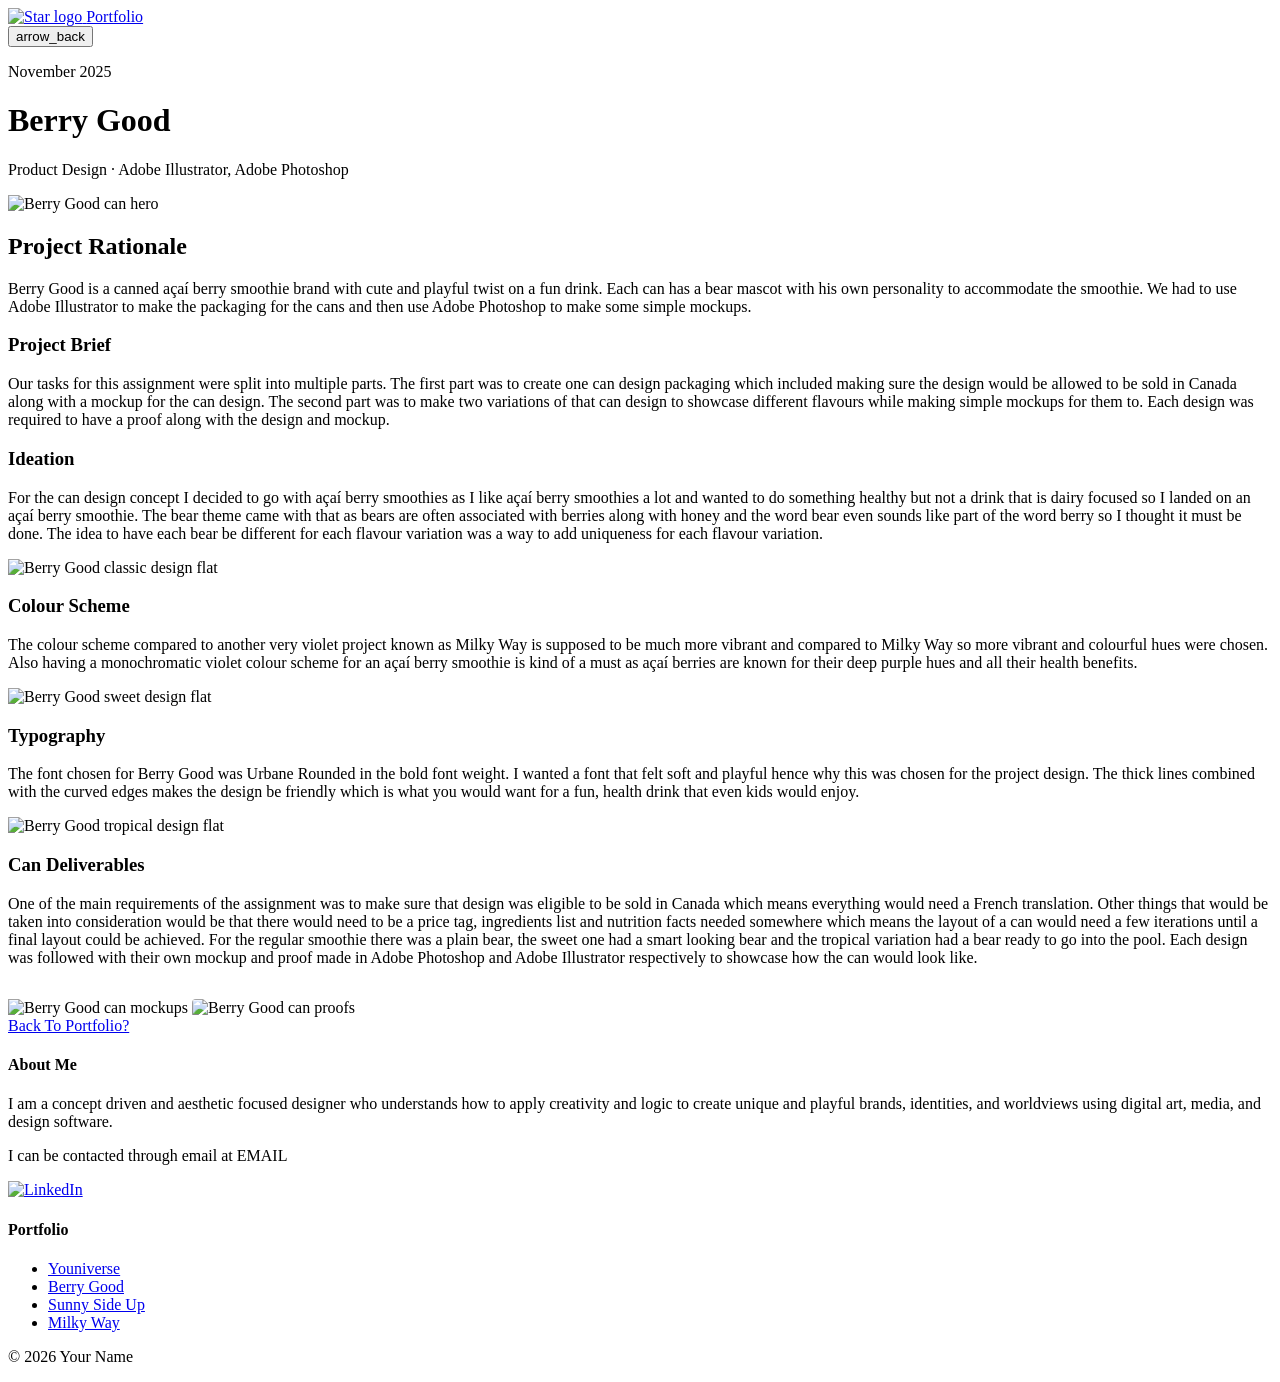
==== berrygood.html @ 379b6338 "code berry good page" ====
<!DOCTYPE html> 
<html lang="en">
<head>
  <meta charset="UTF-8" />
  <meta name="viewport" content="width=device-width, initial-scale=1.0" />
  <title>Berry Good</title>
  <link rel="stylesheet" href="globals.css" />
  <link rel="stylesheet" href="berrygood.css" />
</head>
<body>

  <header class="header">
    <a href="index.html" class="header__logo" aria-label="Home">
      <img src="#" alt="Star logo" />
    </a>
    <a href="portfolio.html" class="header__nav-link">Portfolio</a>
  </header>

  <main>

    <div class="project-header">
      <button class="back-btn" onclick="history.back()">
        <span class="material-symbols-outlined">arrow_back</span>
      </button>
      <p class="project-header__meta">November 2025</p>
      <h1 class="project-header__title">Berry Good</h1>
      <p class="project-header__subtitle">Product Design · Adobe Illustrator, Adobe Photoshop</p>
    </div>

    <div class="project-hero">
      <img src="#" alt="Berry Good can hero" class="project-hero__img" />
    </div>

    <section class="project-section project-section--blue">
      <h2 class="project-section__heading">Project Rationale</h2>
      <div class="project-section__body">
        <p>Berry Good is a canned açaí berry smoothie brand with cute and playful twist on a fun drink. Each can has a bear mascot with his own personality to accommodate the smoothie. We had to use Adobe Illustrator to make the packaging for the cans and then use Adobe Photoshop to make some simple mockups.</p>
      </div>
    </section>

    <section class="project-section">
      <h3 class="project-section__heading">Project Brief</h3>
      <div class="project-section__body">
        <p>Our tasks for this assignment were split into multiple parts. The first part was to create one can design packaging which included making sure the design would be allowed to be sold in Canada along with a mockup for the can design. The second part was to make two variations of that can design to showcase different flavours while making simple mockups for them to. Each design was required to have a proof along with the design and mockup.</p>
      </div>
    </section>

    <section class="project-section">
      <h3 class="project-section__heading">Ideation</h3>
      <div class="project-section__body">
        <p>For the can design concept I decided to go with açaí berry smoothies as I like açaí berry smoothies a lot and wanted to do something healthy but not a drink that is dairy focused so I landed on an açaí berry smoothie. The bear theme came with that as bears are often associated with berries along with honey and the word bear even sounds like part of the word berry so I thought it must be done. The idea to have each bear be different for each flavour variation was a way to add uniqueness for each flavour variation.</p>
        <img src="#" alt="Berry Good classic design flat" class="project-section__img" />
      </div>
    </section>

    <section class="project-section">
      <h3 class="project-section__heading">Colour Scheme</h3>
      <div class="project-section__body">
        <p>The colour scheme compared to another very violet project known as Milky Way is supposed to be much more vibrant and compared to Milky Way so more vibrant and colourful hues were chosen. Also having a monochromatic violet colour scheme for an açaí berry smoothie is kind of a must as açaí berries are known for their deep purple hues and all their health benefits.</p>
        <img src="#" alt="Berry Good sweet design flat" class="project-section__img" />
      </div>
    </section>

    <section class="project-section">
      <h3 class="project-section__heading">Typography</h3>
      <div class="project-section__body">
        <p>The font chosen for Berry Good was Urbane Rounded in the bold font weight. I wanted a font that felt soft and playful hence why this was chosen for the project design. The thick lines combined with the curved edges makes the design be friendly which is what you would want for a fun, health drink that even kids would enjoy.</p>
        <img src="#" alt="Berry Good tropical design flat" class="project-section__img" />
      </div>
    </section>

    <section class="project-section">
      <h3 class="project-section__heading">Can Deliverables</h3>
      <div class="project-section__body">
        <p>One of the main requirements of the assignment was to make sure that design was eligible to be sold in Canada which means everything would need a French translation. Other things that would be taken into consideration would be that there would need to be a price tag, ingredients list and nutrition facts needed somewhere which means the layout of a can would need a few iterations until a final layout could be achieved. For the regular smoothie there was a plain bear, the sweet one had a smart looking bear and the tropical variation had a bear ready to go into the pool. Each design was followed with their own mockup and proof made in Adobe Photoshop and Adobe Illustrator respectively to showcase how the can would look like.</p>
        <img src="#" alt="Berry Good can mockups" class="project-section__img" />
        <img src="#" alt="Berry Good can proofs" class="berrygood__second-img" />
      </div>
    </section>

    <div class="project-footer-cta">
      <a href="portfolio.html" class="project-btn">Back To Portfolio?</a>
    </div>

  </main>

  <footer class="footer">
    
    <div class="footer__about">
      <h4>About Me</h4>
      <p>I am a concept driven and aesthetic focused designer who understands how to apply creativity and logic to create unique and playful brands, identities, and worldviews using digital art, media, and design software.</p>
      <p>I can be contacted through email at EMAIL</p>
      <a href="#" class="footer__linkedin" aria-label="LinkedIn">
        <img src="#" alt="LinkedIn" />
      </a>
    </div>

    <div class="footer__nav">
      <h4>Portfolio</h4>
      <ul class="footer__nav-list">
        <li><a href="youniverse.html">Youniverse</a></li>
        <li><a href="berrygood.html">Berry Good</a></li>
        <li><a href="sunnysideup.html">Sunny Side Up</a></li>
        <li><a href="milkyway.html">Milky Way</a></li>
      </ul>
    </div>

    <p class="footer__copy">© 2026 Your Name</p>

  </footer>

</body>
</html>
---- berrygood.css ----
.berrygood__second-img { 
  width: 100%;
  margin-top: 16px;
  border-radius: 4px;
}


/* tablet */
@media (max-width: 900px) {
  .berrygood__second-img {
    margin-top: 12px;
  }
}

/* mobile */
@media (max-width: 560px) {
  .berrygood__second-img {
    margin-top: 10px;
  }
}
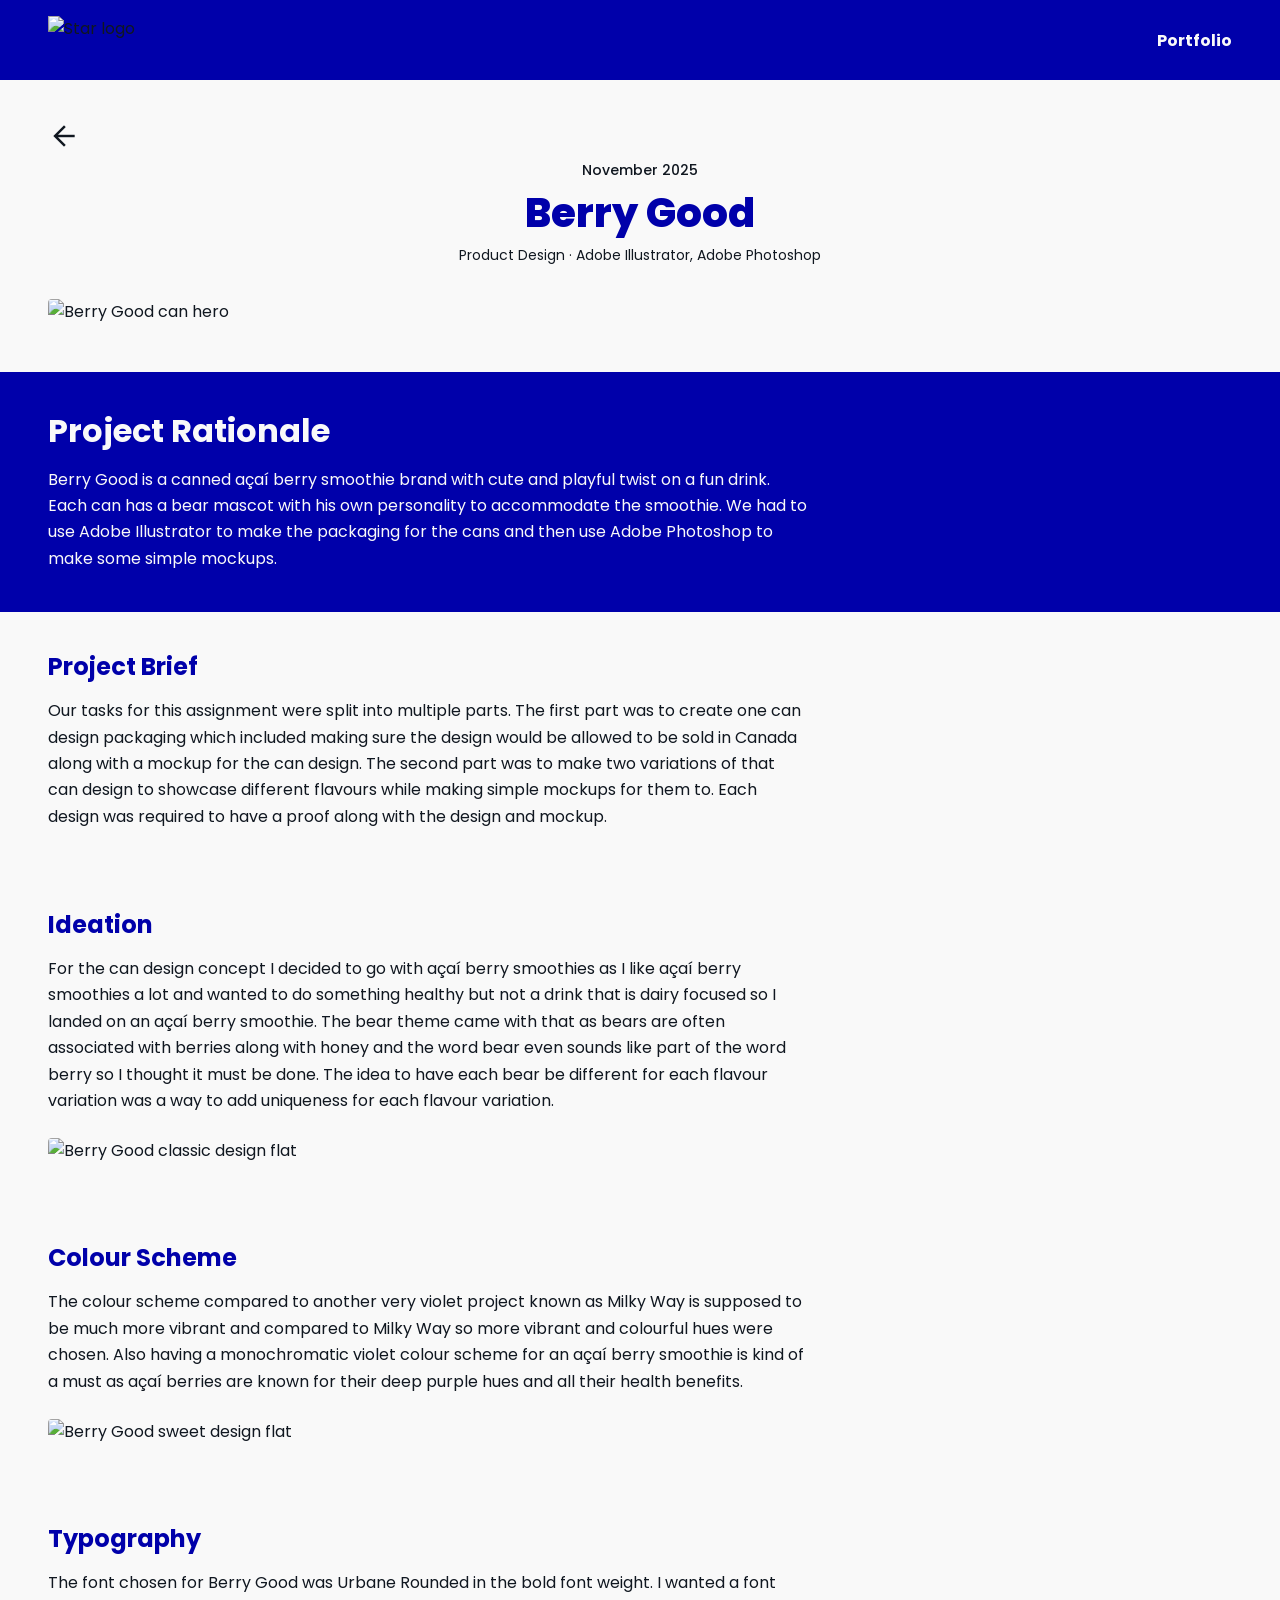
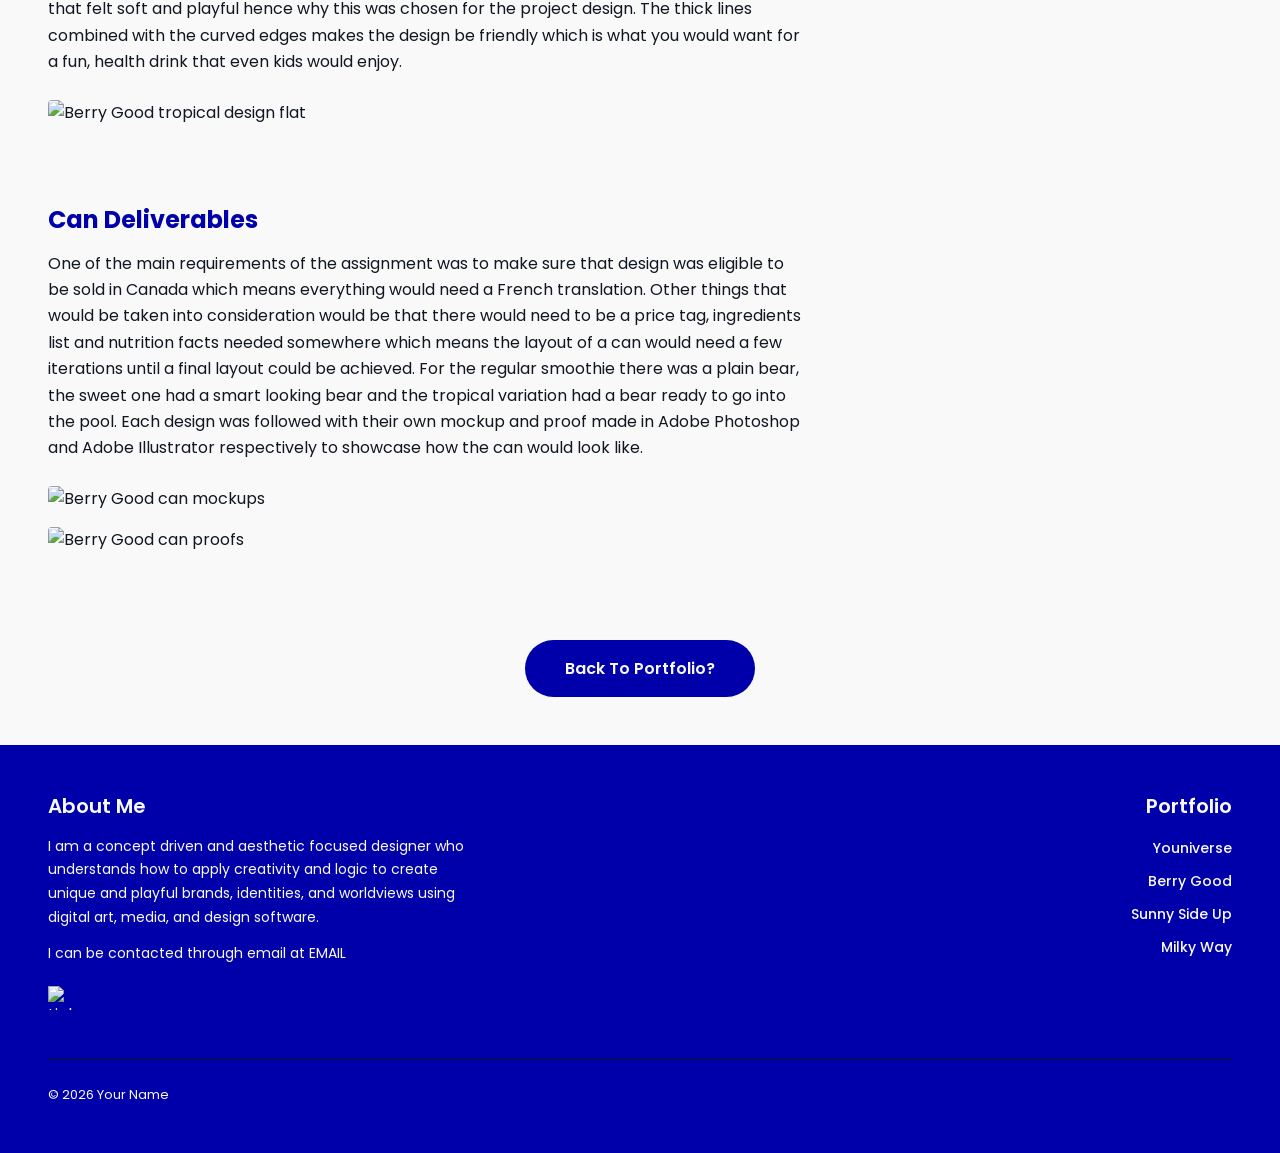
==== commit f49c868d: "fix matching file name" ====
--- a/berrygood.html
+++ b/berrygood.html
@@ -4,7 +4,7 @@
   <meta charset="UTF-8" />
   <meta name="viewport" content="width=device-width, initial-scale=1.0" />
   <title>Berry Good</title>
-  <link rel="stylesheet" href="globals.css" />
+  <link rel="stylesheet" href="global.css" />
   <link rel="stylesheet" href="berrygood.css" />
 </head>
 <body>
--- a/global.css
+++ b/global.css
@@ -0,0 +1,383 @@
+@import url('https://fonts.googleapis.com/css2?family=Poppins:wght@400;500;600;700;800&display=swap');
+@import url('https://fonts.googleapis.com/css2?family=Material+Symbols+Outlined:opsz,wght,FILL,GRAD@20..48,100..700,0..1,-50..200&display=swap');
+ 
+*, *::before, *::after {
+  box-sizing: border-box;
+  margin: 0;
+  padding: 0;
+}
+
+:root {
+  --primary: #0000aa;
+  --background: #f9f9f9;
+  --text: #101720;
+  --font: 'Poppins', sans-serif;
+}
+
+body {
+  font-family: var(--font);
+  background-color: var(--background);
+  color: var(--text);
+  min-height: 100vh;
+  display: flex;
+  flex-direction: column;
+}
+
+img {
+  display: block;
+  max-width: 100%;
+}
+
+a {
+  text-decoration: none;
+  color: inherit;
+}
+
+h1 {
+  font-size: 40px;
+  font-weight: 800;
+  line-height: 1.15;
+}
+
+h2 {
+  font-size: 32px;
+  font-weight: 700;
+  line-height: 1.2;
+}
+
+h3 {
+  font-size: 24px;
+  font-weight: 700;
+  line-height: 1.25;
+}
+
+h4 {
+  font-size: 20px;
+  font-weight: 600;
+  line-height: 1.3;
+}
+
+h5 {
+  font-size: 16px;
+  font-weight: 600;
+  line-height: 1.4;
+}
+
+p {
+  font-size: 16px;
+  font-weight: 400;
+  line-height: 1.65;
+}
+
+.note {
+  font-size: 13px;
+  font-weight: 400;
+}
+
+.header {
+  background-color: var(--primary);
+  display: flex;
+  align-items: center;
+  justify-content: space-between;
+  padding: 16px 48px;
+  position: sticky;
+  top: 0;
+  z-index: 100;
+}
+
+.header__logo {
+  display: flex;
+  align-items: center;
+  transition: opacity 0.2s;
+}
+
+.header__logo:hover {
+  opacity: 0.5;
+}
+
+.header__logo img {
+  height: 48px;
+  width: auto;
+}
+
+.header__nav-link {
+  color: var(--background);
+  font-weight: 700;
+  font-size: 16px;
+  transition: opacity 0.2s;
+}
+
+.header__nav-link:hover {
+  opacity: 0.5;
+}
+
+.footer {
+  background-color: var(--primary);
+  color: var(--background);
+  padding: 48px;
+  margin-top: auto;
+  display: grid;
+  grid-template-columns: 1fr 1fr;
+  gap: 32px;
+}
+
+.footer__about h4 {
+  margin-bottom: 16px;
+}
+
+.footer__about p {
+  font-size: 14px;
+  line-height: 1.7;
+  max-width: 420px;
+}
+
+.footer__about p + p {
+  margin-top: 12px;
+}
+
+.footer__linkedin {
+  display: inline-flex;
+  align-items: center;
+  margin-top: 20px;
+  transition: opacity 0.2s;
+}
+
+.footer__linkedin:hover {
+  opacity: 0.5;
+}
+
+.footer__linkedin img {
+  height: 24px;
+  width: 24px;
+}
+
+.footer__nav h4 {
+  margin-bottom: 16px;
+  text-align: right;
+}
+
+.footer__nav-list {
+  list-style: none;
+  text-align: right;
+}
+
+.footer__nav-list li {
+  margin-bottom: 8px;
+}
+
+.footer__nav-list a {
+  color: var(--background);
+  font-size: 14px;
+  font-weight: 500;
+  transition: opacity 0.2s;
+}
+
+.footer__nav-list a:hover {
+  opacity: 0.5;
+}
+
+.footer__copy {
+  grid-column: 1 / -1;
+  font-size: 13px;
+  padding-top: 24px;
+  border-top: 1px solid var(--text);
+}
+
+.back-btn {
+  display: inline-flex;
+  align-items: center;
+  background: none;
+  border: none;
+  cursor: pointer;
+  font-family: var(--font);
+  color: var(--text);
+  padding: 0;
+  transition: opacity 0.2s;
+}
+
+.back-btn:hover {
+  opacity: 0.5;
+}
+
+.back-btn .material-symbols-outlined {
+  font-size: 32px;
+}
+
+.project-header {
+  padding: 40px 48px 0;
+}
+
+.project-header__meta {
+  font-size: 14px;
+  font-weight: 500;
+  margin-bottom: 8px;
+  text-align: center;
+}
+
+.project-header__title {
+  text-align: center;
+  color: var(--primary);
+  margin-bottom: 8px;
+}
+
+.project-header__subtitle {
+  text-align: center;
+  font-size: 14px;
+  font-weight: 400;
+  margin-bottom: 32px;
+}
+
+.project-hero {
+  padding: 0 48px 48px;
+}
+
+.project-hero__img {
+  width: 100%;
+  max-height: 520px;
+  object-fit: cover;
+  border-radius: 4px;
+}
+
+.project-section {
+  padding: 40px 48px;
+}
+
+.project-section--blue {
+  background-color: var(--primary);
+  color: var(--background);
+}
+
+.project-section__heading {
+  color: var(--primary);
+  margin-bottom: 16px;
+}
+
+.project-section--blue .project-section__heading {
+  color: var(--background);
+}
+
+.project-section__body {
+  max-width: 760px;
+}
+
+.project-section__img {
+  width: 100%;
+  margin-top: 24px;
+  border-radius: 4px;
+}
+
+.project-footer-cta {
+  padding: 48px;
+  display: flex;
+  justify-content: center;
+}
+
+.project-btn {
+  display: inline-block;
+  background-color: var(--primary);
+  color: var(--background);
+  font-family: var(--font);
+  font-size: 16px;
+  font-weight: 600;
+  padding: 16px 40px;
+  border-radius: 50px;
+  border: none;
+  cursor: pointer;
+  transition: opacity 0.2s;
+}
+
+.project-btn:hover {
+  opacity: 0.5;
+}
+
+
+/* tablet */
+@media (max-width: 900px) {
+  .header {
+    padding: 16px 32px;
+  }
+
+  .footer {
+    padding: 40px 32px;
+  }
+
+  h1 {
+    font-size: 32px;
+  }
+
+  h2 {
+    font-size: 24px;
+  }
+
+  h3 {
+    font-size: 20px;
+  }
+
+  .project-header {
+    padding: 32px 32px 0;
+  }
+
+  .project-hero {
+    padding: 0 32px 40px;
+  }
+
+  .project-section {
+    padding: 32px;
+  }
+
+  .project-footer-cta {
+    padding: 40px 32px;
+  }
+}
+
+/* mobile */
+@media (max-width: 560px) {
+  .header {
+    padding: 12px 20px;
+  }
+
+  .header__logo img {
+    height: 36px;
+  }
+
+  .footer {
+    grid-template-columns: 1fr;
+    padding: 32px 20px;
+  }
+
+  .footer__nav h4 {
+    text-align: left;
+  }
+
+  .footer__nav-list {
+    text-align: left;
+  }
+
+  h1 {
+    font-size: 24px;
+  }
+
+  h2 {
+    font-size: 20px;
+  }
+
+  h3 {
+    font-size: 18px;
+  }
+
+  .project-header {
+    padding: 24px 20px 0;
+  }
+
+  .project-hero {
+    padding: 0 20px 32px;
+  }
+
+  .project-section {
+    padding: 24px 20px;
+  }
+
+  .project-footer-cta {
+    padding: 32px 20px;
+  }
+}
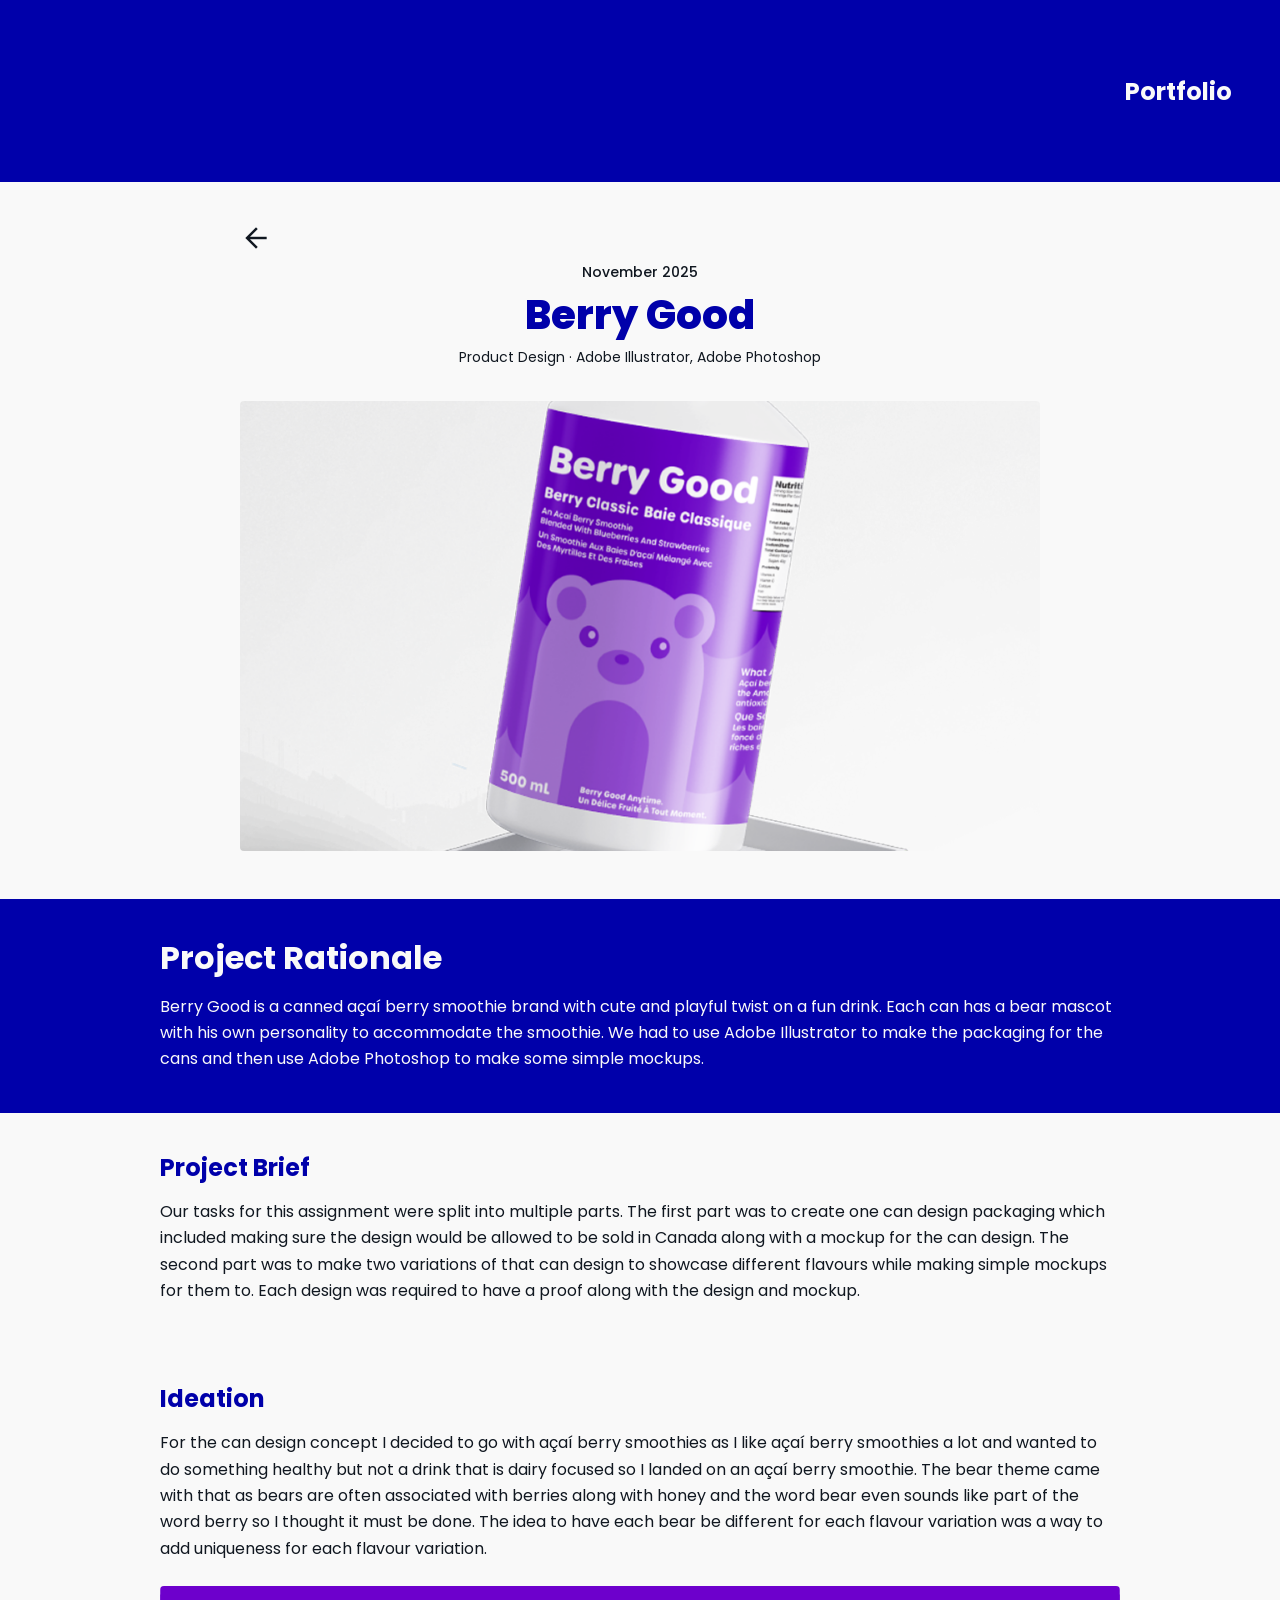
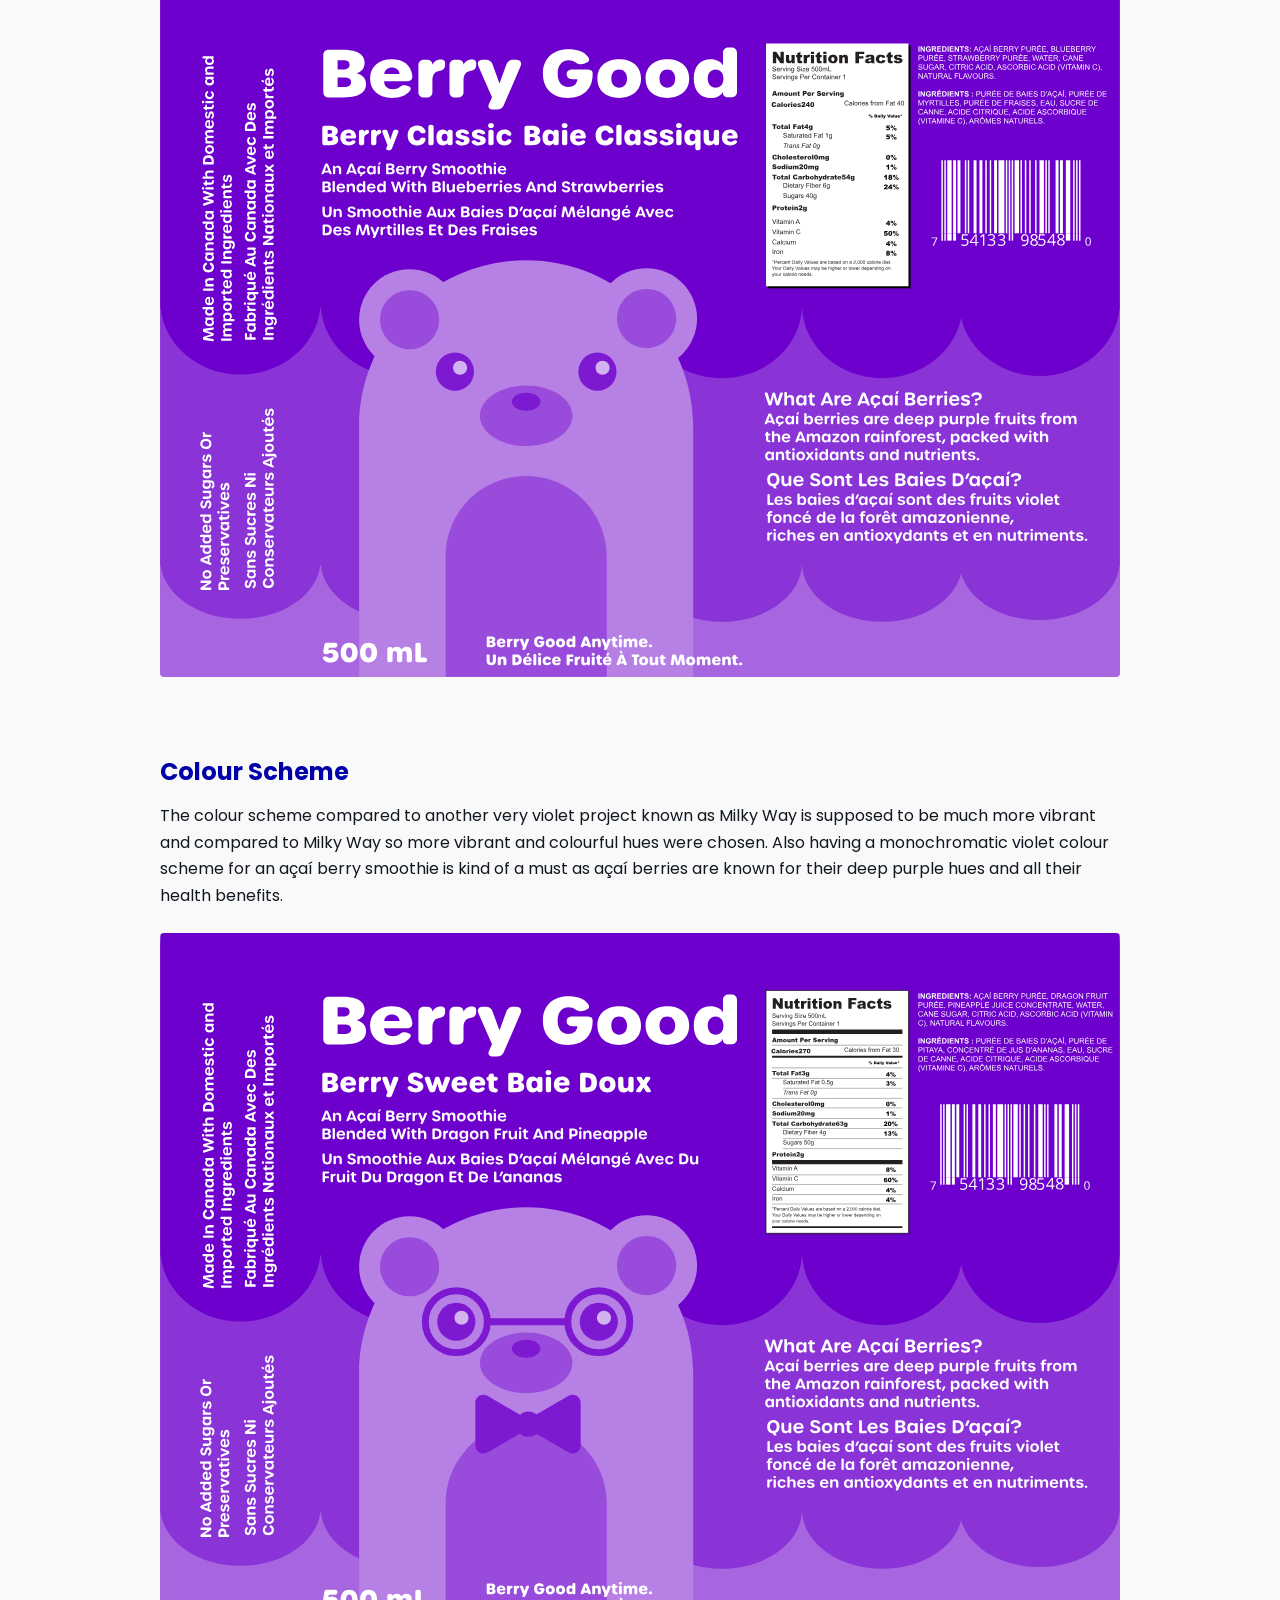
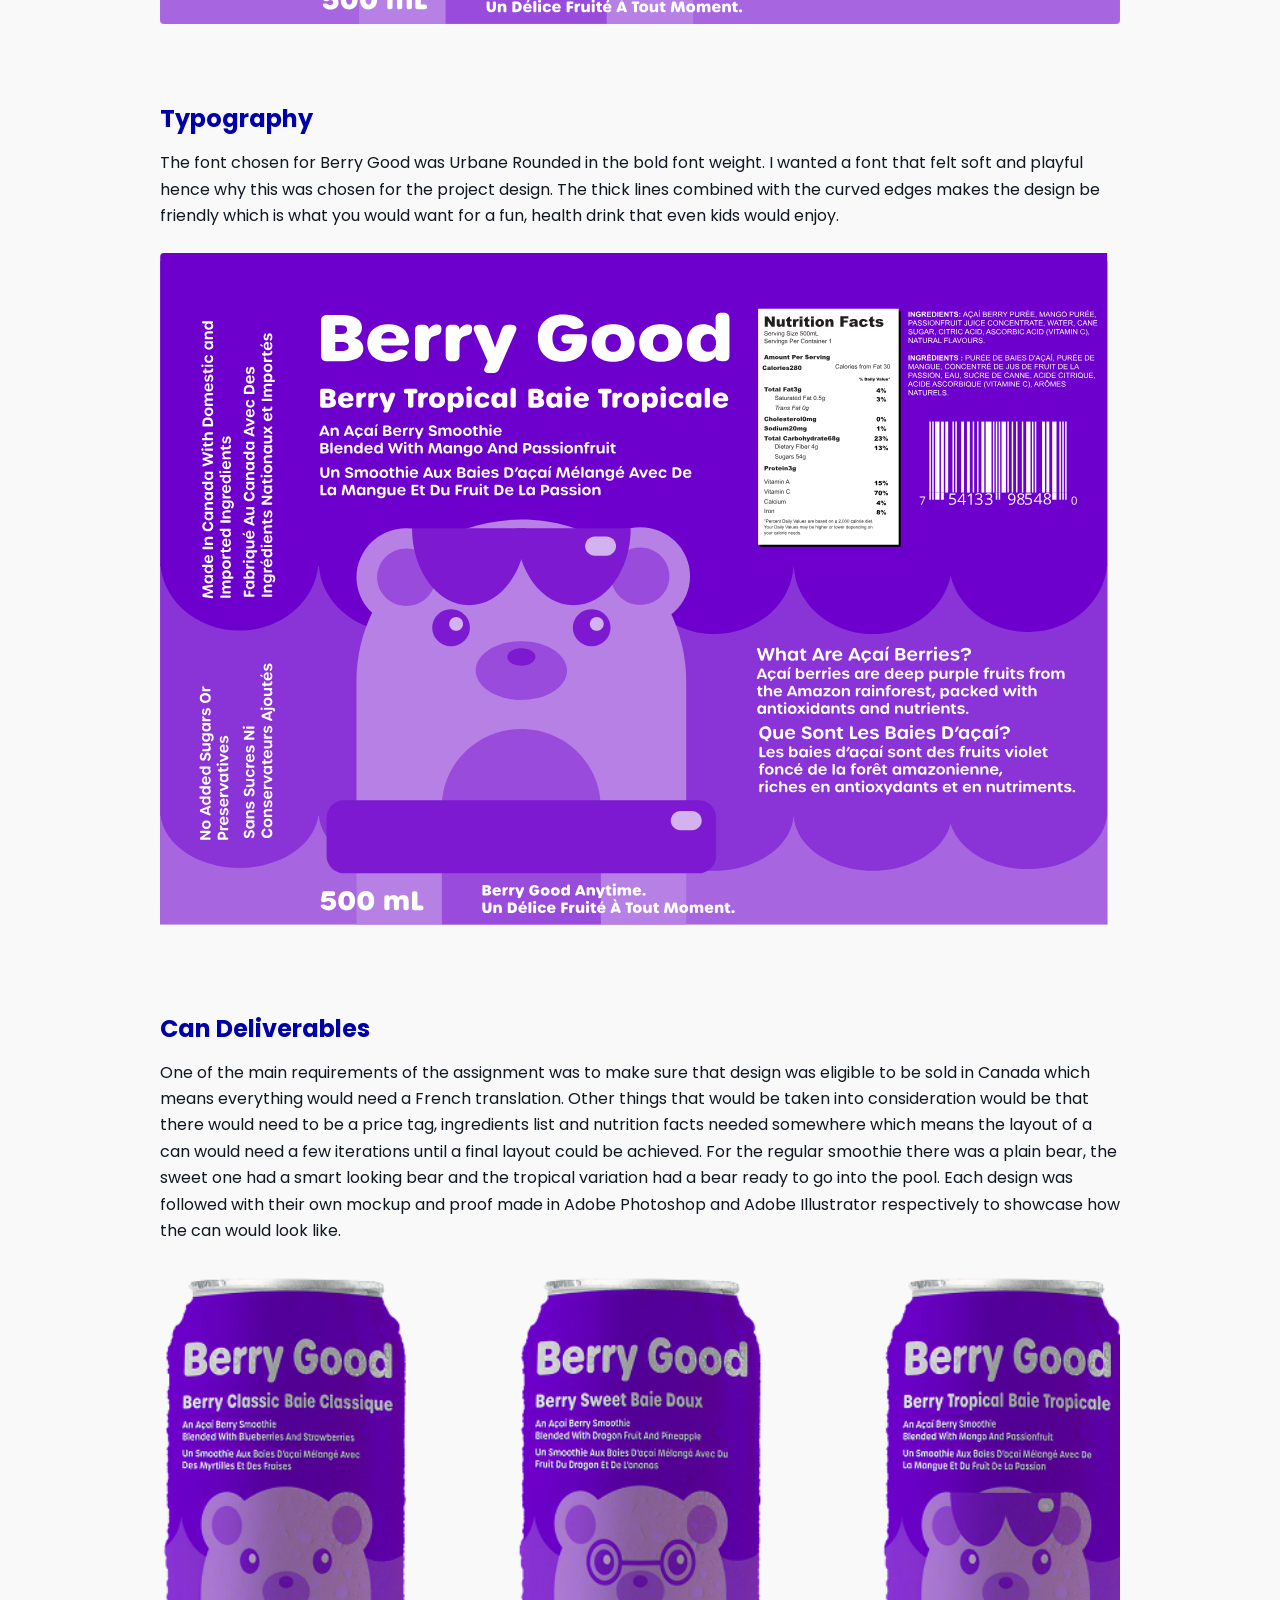
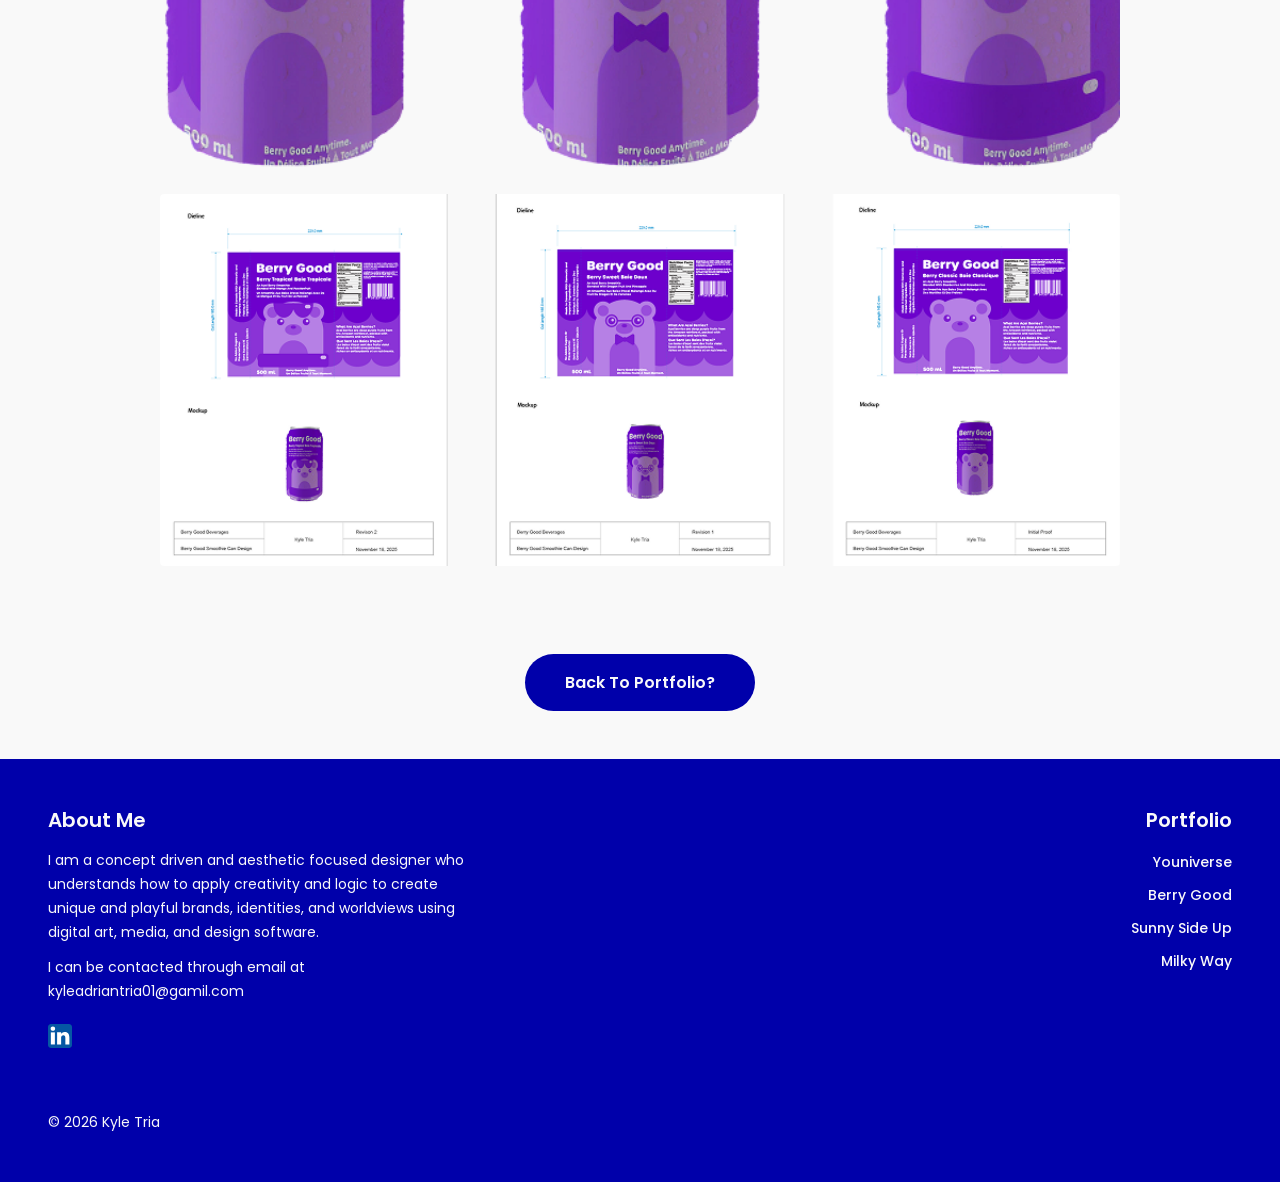
==== commit c334794f: "complete base website" ====
--- a/berrygood.html
+++ b/berrygood.html
@@ -1,17 +1,21 @@
-<!DOCTYPE html> 
+<!DOCTYPE html>
 <html lang="en">
 <head>
   <meta charset="UTF-8" />
   <meta name="viewport" content="width=device-width, initial-scale=1.0" />
   <title>Berry Good</title>
-  <link rel="stylesheet" href="global.css" />
-  <link rel="stylesheet" href="berrygood.css" />
+  <link rel="stylesheet" href="styles/global.css" />
+  <link rel="stylesheet" href="styles/berrygood.css" />
+  <link rel="apple-touch-icon" sizes="180x180" href="/apple-touch-icon.png">
+  <link rel="icon" type="image/png" sizes="32x32" href="/favicon-32x32.png">
+  <link rel="icon" type="image/png" sizes="16x16" href="/favicon-16x16.png">
+  <link rel="manifest" href="/site.webmanifest">
 </head>
 <body>
 
   <header class="header">
     <a href="index.html" class="header__logo" aria-label="Home">
-      <img src="#" alt="Star logo" />
+      <svg src="assets/Logo.svg" alt="Personal Branding Logo"></svg>
     </a>
     <a href="portfolio.html" class="header__nav-link">Portfolio</a>
   </header>
@@ -28,58 +32,72 @@
     </div>
 
     <div class="project-hero">
-      <img src="#" alt="Berry Good can hero" class="project-hero__img" />
+      <img src="assets/Berry Good Project Card Image.png" alt="Berry Good Project Image" class="project-hero__img" />
     </div>
 
     <section class="project-section project-section--blue">
-      <h2 class="project-section__heading">Project Rationale</h2>
-      <div class="project-section__body">
-        <p>Berry Good is a canned açaí berry smoothie brand with cute and playful twist on a fun drink. Each can has a bear mascot with his own personality to accommodate the smoothie. We had to use Adobe Illustrator to make the packaging for the cans and then use Adobe Photoshop to make some simple mockups.</p>
+      <div class="project-section__inner">
+        <h2 class="project-section__heading">Project Rationale</h2>
+        <div class="project-section__body">
+          <p>Berry Good is a canned açaí berry smoothie brand with cute and playful twist on a fun drink. Each can has a bear mascot with his own personality to accommodate the smoothie. We had to use Adobe Illustrator to make the packaging for the cans and then use Adobe Photoshop to make some simple mockups.</p>
+        </div>
       </div>
     </section>
 
     <section class="project-section">
-      <h3 class="project-section__heading">Project Brief</h3>
-      <div class="project-section__body">
-        <p>Our tasks for this assignment were split into multiple parts. The first part was to create one can design packaging which included making sure the design would be allowed to be sold in Canada along with a mockup for the can design. The second part was to make two variations of that can design to showcase different flavours while making simple mockups for them to. Each design was required to have a proof along with the design and mockup.</p>
+      <div class="project-section__inner">
+        <h3 class="project-section__heading">Project Brief</h3>
+        <div class="project-section__body">
+          <p>Our tasks for this assignment were split into multiple parts. The first part was to create one can design packaging which included making sure the design would be allowed to be sold in Canada along with a mockup for the can design. The second part was to make two variations of that can design to showcase different flavours while making simple mockups for them to. Each design was required to have a proof along with the design and mockup.</p>
+        </div>
       </div>
     </section>
 
     <section class="project-section">
-      <h3 class="project-section__heading">Ideation</h3>
-      <div class="project-section__body">
-        <p>For the can design concept I decided to go with açaí berry smoothies as I like açaí berry smoothies a lot and wanted to do something healthy but not a drink that is dairy focused so I landed on an açaí berry smoothie. The bear theme came with that as bears are often associated with berries along with honey and the word bear even sounds like part of the word berry so I thought it must be done. The idea to have each bear be different for each flavour variation was a way to add uniqueness for each flavour variation.</p>
-        <img src="#" alt="Berry Good classic design flat" class="project-section__img" />
+      <div class="project-section__inner">
+        <h3 class="project-section__heading">Ideation</h3>
+        <div class="project-section__body">
+          <p>For the can design concept I decided to go with açaí berry smoothies as I like açaí berry smoothies a lot and wanted to do something healthy but not a drink that is dairy focused so I landed on an açaí berry smoothie. The bear theme came with that as bears are often associated with berries along with honey and the word bear even sounds like part of the word berry so I thought it must be done. The idea to have each bear be different for each flavour variation was a way to add uniqueness for each flavour variation.</p>
+          <img src="assets/Berry Good Ideation.svg" alt="Berry Good berry classic can design flat" class="project-section__img" />
+        </div>
       </div>
     </section>
 
     <section class="project-section">
-      <h3 class="project-section__heading">Colour Scheme</h3>
-      <div class="project-section__body">
-        <p>The colour scheme compared to another very violet project known as Milky Way is supposed to be much more vibrant and compared to Milky Way so more vibrant and colourful hues were chosen. Also having a monochromatic violet colour scheme for an açaí berry smoothie is kind of a must as açaí berries are known for their deep purple hues and all their health benefits.</p>
-        <img src="#" alt="Berry Good sweet design flat" class="project-section__img" />
+      <div class="project-section__inner">
+        <h3 class="project-section__heading">Colour Scheme</h3>
+        <div class="project-section__body">
+          <p>The colour scheme compared to another very violet project known as Milky Way is supposed to be much more vibrant and compared to Milky Way so more vibrant and colourful hues were chosen. Also having a monochromatic violet colour scheme for an açaí berry smoothie is kind of a must as açaí berries are known for their deep purple hues and all their health benefits.</p>
+          <img src="assets/Berry Good Colour Scheme.svg" alt="Berry Good berry sweet can design flat" class="project-section__img" />
+        </div>
       </div>
     </section>
 
     <section class="project-section">
-      <h3 class="project-section__heading">Typography</h3>
-      <div class="project-section__body">
-        <p>The font chosen for Berry Good was Urbane Rounded in the bold font weight. I wanted a font that felt soft and playful hence why this was chosen for the project design. The thick lines combined with the curved edges makes the design be friendly which is what you would want for a fun, health drink that even kids would enjoy.</p>
-        <img src="#" alt="Berry Good tropical design flat" class="project-section__img" />
+      <div class="project-section__inner">
+        <h3 class="project-section__heading">Typography</h3>
+        <div class="project-section__body">
+          <p>The font chosen for Berry Good was Urbane Rounded in the bold font weight. I wanted a font that felt soft and playful hence why this was chosen for the project design. The thick lines combined with the curved edges makes the design be friendly which is what you would want for a fun, health drink that even kids would enjoy.</p>
+          <img src="assets/Berry Good Typography.svg" alt="Berry Good berry tropical can design flat" class="project-section__img" />
+        </div>
       </div>
     </section>
 
     <section class="project-section">
-      <h3 class="project-section__heading">Can Deliverables</h3>
-      <div class="project-section__body">
-        <p>One of the main requirements of the assignment was to make sure that design was eligible to be sold in Canada which means everything would need a French translation. Other things that would be taken into consideration would be that there would need to be a price tag, ingredients list and nutrition facts needed somewhere which means the layout of a can would need a few iterations until a final layout could be achieved. For the regular smoothie there was a plain bear, the sweet one had a smart looking bear and the tropical variation had a bear ready to go into the pool. Each design was followed with their own mockup and proof made in Adobe Photoshop and Adobe Illustrator respectively to showcase how the can would look like.</p>
-        <img src="#" alt="Berry Good can mockups" class="project-section__img" />
-        <img src="#" alt="Berry Good can proofs" class="berrygood__second-img" />
+      <div class="project-section__inner">
+        <h3 class="project-section__heading">Can Deliverables</h3>
+        <div class="project-section__body">
+          <p>One of the main requirements of the assignment was to make sure that design was eligible to be sold in Canada which means everything would need a French translation. Other things that would be taken into consideration would be that there would need to be a price tag, ingredients list and nutrition facts needed somewhere which means the layout of a can would need a few iterations until a final layout could be achieved. For the regular smoothie there was a plain bear, the sweet one had a smart looking bear and the tropical variation had a bear ready to go into the pool. Each design was followed with their own mockup and proof made in Adobe Photoshop and Adobe Illustrator respectively to showcase how the can would look like.</p>
+          <img src="assets/Berry Good Can Deliverables 1.png" alt="Berry Good can mockups" class="project-section__img" />
+          <img src="assets/Berry Good Can Deliverables 2.png" alt="Berry Good can proofs" class="berrygood__second-img" />
+        </div>
       </div>
     </section>
 
     <div class="project-footer-cta">
-      <a href="portfolio.html" class="project-btn">Back To Portfolio?</a>
+      <button class="project-btn" onclick="window.location.href='portfolio.html'">
+        <a href="portfolio.html">Back To Portfolio?</a>
+      </button>
     </div>
 
   </main>
@@ -89,9 +107,9 @@
     <div class="footer__about">
       <h4>About Me</h4>
       <p>I am a concept driven and aesthetic focused designer who understands how to apply creativity and logic to create unique and playful brands, identities, and worldviews using digital art, media, and design software.</p>
-      <p>I can be contacted through email at EMAIL</p>
-      <a href="#" class="footer__linkedin" aria-label="LinkedIn">
-        <img src="#" alt="LinkedIn" />
+      <p>I can be contacted through email at kyleadriantria01@gamil.com</p>
+      <a href="https://www.linkedin.com/in/kyle-tria-987b28381" class="footer__linkedin" aria-label="LinkedIn">
+        <img src="assets/LinkedIn Logo.svg" alt="LinkedIn" />
       </a>
     </div>
 
@@ -105,7 +123,8 @@
       </ul>
     </div>
 
-    <p class="footer__copy">© 2026 Your Name</p>
+    
+    <p class="footer__copy">© 2026 Kyle Tria</p>
 
   </footer>
 
--- a/styles/global.css
+++ b/styles/global.css
@@ -0,0 +1,404 @@
+@import url('https://fonts.googleapis.com/css2?family=Poppins:wght@400;500;600;700;800&display=swap');
+@import url('https://fonts.googleapis.com/css2?family=Material+Symbols+Outlined:opsz,wght,FILL,GRAD@20..48,100..700,0..1,-50..200&display=swap');
+
+*, *::before, *::after {
+  box-sizing: border-box;
+  margin: 0;
+  padding: 0;
+}
+
+:root {
+  --primary: #0000aa;
+  --background: #f9f9f9;
+  --text: #101720;
+  --font: 'Poppins', sans-serif;
+}
+
+body {
+  font-family: var(--font);
+  background-color: var(--background);
+  color: var(--text);
+  min-height: 100vh;
+  display: flex;
+  flex-direction: column;
+}
+
+img {
+  display: block;
+  max-width: 100%;
+}
+
+a {
+  text-decoration: none;
+  color: inherit;
+}
+
+h1 {
+  font-size: 2.5rem;
+  font-weight: 800;
+  line-height: 1.15;
+}
+
+h2 {
+  font-size: 2rem;
+  font-weight: 700;
+  line-height: 1.2;
+}
+
+h3 {
+  font-size: 1.5rem;
+  font-weight: 700;
+  line-height: 1.25;
+}
+
+h4 {
+  font-size: 1.25rem;
+  font-weight: 600;
+  line-height: 1.3;
+}
+
+h5 {
+  font-size: 1rem;
+  font-weight: 600;
+  line-height: 1.4;
+}
+
+p {
+  font-size: 1rem;
+  font-weight: 400;
+  line-height: 1.65;
+}
+
+.note {
+  font-size: 0.875rem;
+  font-weight: 400;
+}
+
+.header {
+  background-color: var(--primary);
+  display: flex;
+  align-items: center;
+  justify-content: space-between;
+  padding: 1rem 3rem;
+  position: sticky;
+  top: 0;
+  z-index: 100;
+}
+
+.header__logo {
+  display: flex;
+  align-items: center;
+  transition: opacity 0.2s;
+}
+
+.header__logo:hover {
+  opacity: 0.5;
+}
+
+.header__logo img {
+  height: 3rem;
+  width: auto;
+}
+
+.header__nav-link {
+  color: var(--background);
+  font-weight: 700;
+  font-size: 1.5rem;
+  transition: opacity 0.2s;
+}
+
+.header__nav-link:hover {
+  opacity: 0.5;
+}
+
+.footer {
+  background-color: var(--primary);
+  color: var(--background);
+  padding: 3rem;
+  margin-top: auto;
+  display: grid;
+  grid-template-columns: 1fr 1fr;
+  gap: 2rem;
+}
+
+.footer__about h4 {
+  margin-bottom: 1rem;
+}
+
+.footer__about p {
+  font-size: 0.875rem;
+  line-height: 1.7;
+  max-width: 27.5rem;
+}
+
+.footer__about p + p {
+  margin-top: 0.75rem;
+}
+
+.footer__linkedin {
+  display: inline-flex;
+  align-items: center;
+  margin-top: 1.25rem;
+  transition: opacity 0.2s;
+}
+
+.footer__linkedin:hover {
+  opacity: 0.5;
+}
+
+.footer__linkedin img {
+  height: 1.5rem;
+  width: 1.5rem;
+}
+
+.footer__nav h4 {
+  margin-bottom: 1rem;
+  text-align: right;
+}
+
+.footer__nav h4:hover {
+  opacity: 0.5;
+}
+
+.footer__nav-list {
+  list-style: none;
+  text-align: right;
+}
+
+.footer__nav-list li {
+  margin-bottom: 0.5rem;
+}
+
+.footer__nav-list a {
+  color: var(--background);
+  font-size: 0.875rem;
+  font-weight: 500;
+  transition: opacity 0.2s;
+}
+
+.footer__nav-list a:hover {
+  opacity: 0.5;
+}
+
+.footer__copy {
+  grid-column: 1 / -1;
+  font-size: 0.875rem;
+  padding-top: 1.5rem;
+}
+
+.back-btn {
+  display: inline-flex;
+  align-items: center;
+  background: none;
+  border: none;
+  cursor: pointer;
+  font-family: var(--font);
+  color: var(--text);
+  padding: 0;
+  transition: opacity 0.2s;
+}
+
+.back-btn:hover {
+  opacity: 0.5;
+}
+
+.back-btn .material-symbols-outlined {
+  font-size: 2rem;
+}
+
+.project-header {
+  padding: 2.5rem 3rem 0;
+  max-width: 56rem;
+  margin-left: auto;
+  margin-right: auto;
+  width: 100%;
+}
+
+.project-header__meta {
+  font-size: 0.875rem;
+  font-weight: 500;
+  margin-bottom: 0.5rem;
+  text-align: center;
+}
+
+.project-header__title {
+  text-align: center;
+  color: var(--primary);
+  margin-bottom: 0.5rem;
+}
+
+.project-header__subtitle {
+  text-align: center;
+  font-size: 0.875rem;
+  font-weight: 400;
+  margin-bottom: 2rem;
+}
+
+.project-hero {
+  padding: 0 3rem 3rem;
+  max-width: 56rem;
+  margin-left: auto;
+  margin-right: auto;
+  width: 100%;
+}
+
+.project-hero__img {
+  width: 100%;
+  max-height: 32.5rem;
+  object-fit: cover;
+  border-radius: 0.25rem;
+}
+
+.project-section {
+  padding: 2.5rem 3rem;
+}
+
+.project-section--blue {
+  background-color: var(--primary);
+  color: var(--background);
+}
+
+.project-section__inner {
+  max-width: 60rem;
+  margin-left: auto;
+  margin-right: auto;
+  width: 100%;
+}
+
+.project-section__heading {
+  color: var(--primary);
+  margin-bottom: 1rem;
+}
+
+.project-section--blue .project-section__heading {
+  color: var(--background);
+}
+
+.project-section__body {
+  width: 100%;
+}
+
+.project-section__img {
+  width: 100%;
+  margin-top: 1.5rem;
+  border-radius: 0.25rem;
+}
+
+.project-footer-cta {
+  padding: 3rem;
+  display: flex;
+  justify-content: center;
+}
+
+.project-btn {
+  display: inline-flex;
+  align-items: center;
+  justify-content: center;
+  background-color: var(--primary);
+  color: var(--background);
+  font-family: var(--font);
+  font-size: 1rem;
+  font-weight: 600;
+  padding: 1rem 2.5rem;
+  border-radius: 3rem;
+  border: none;
+  cursor: pointer;
+  transition: opacity 0.2s;
+  text-decoration: none;
+}
+
+.project-btn:hover {
+  opacity: 0.5;
+}
+
+
+/* tablet */
+@media (max-width: 900px) {
+  .header {
+    padding: 1rem 2rem;
+  }
+
+  .footer {
+    padding: 2.5rem 2rem;
+  }
+
+  h1 {
+    font-size: 2rem;
+  }
+
+  h2 {
+    font-size: 1.5rem;
+  }
+
+  h3 {
+    font-size: 1.25rem;
+  }
+
+  .project-header {
+    padding: 2rem 2rem 0;
+  }
+
+  .project-hero {
+    padding: 0 2rem 2.5rem;
+  }
+
+  .project-section {
+    padding: 2rem;
+  }
+
+  .project-footer-cta {
+    padding: 2.5rem 2rem;
+  }
+}
+
+/* mobile */
+@media (max-width: 560px) {
+  .header {
+    padding: 0.75rem 1.25rem;
+  }
+
+  .header__logo img {
+    height: 2.25rem;
+  }
+
+  .footer {
+    grid-template-columns: 1fr;
+    padding: 2rem 1.25rem;
+  }
+
+  .footer__nav h4 {
+    text-align: left;
+  }
+
+  .footer__nav-list {
+    text-align: left;
+  }
+
+  h1 {
+    font-size: 1.5rem;
+  }
+
+  h2 {
+    font-size: 1.25rem;
+  }
+
+  h3 {
+    font-size: 1.125rem;
+  }
+
+  .project-header {
+    padding: 1.5rem 1.25rem 0;
+  }
+
+  .project-hero {
+    padding: 0 1.25rem 2rem;
+  }
+
+  .project-section {
+    padding: 1.5rem 1.25rem;
+  }
+
+  .project-footer-cta {
+    padding: 2rem 1.25rem;
+  }
+}
--- a/styles/berrygood.css
+++ b/styles/berrygood.css
@@ -0,0 +1,20 @@
+.berrygood__second-img {
+  width: 100%;
+  margin-top: 1rem;
+  border-radius: 0.25rem;
+}
+
+
+/* tablet */
+@media (max-width: 900px) {
+  .berrygood__second-img {
+    margin-top: 0.75rem;
+  }
+}
+
+/* mobile */
+@media (max-width: 560px) {
+  .berrygood__second-img {
+    margin-top: 0.625rem;
+  }
+}
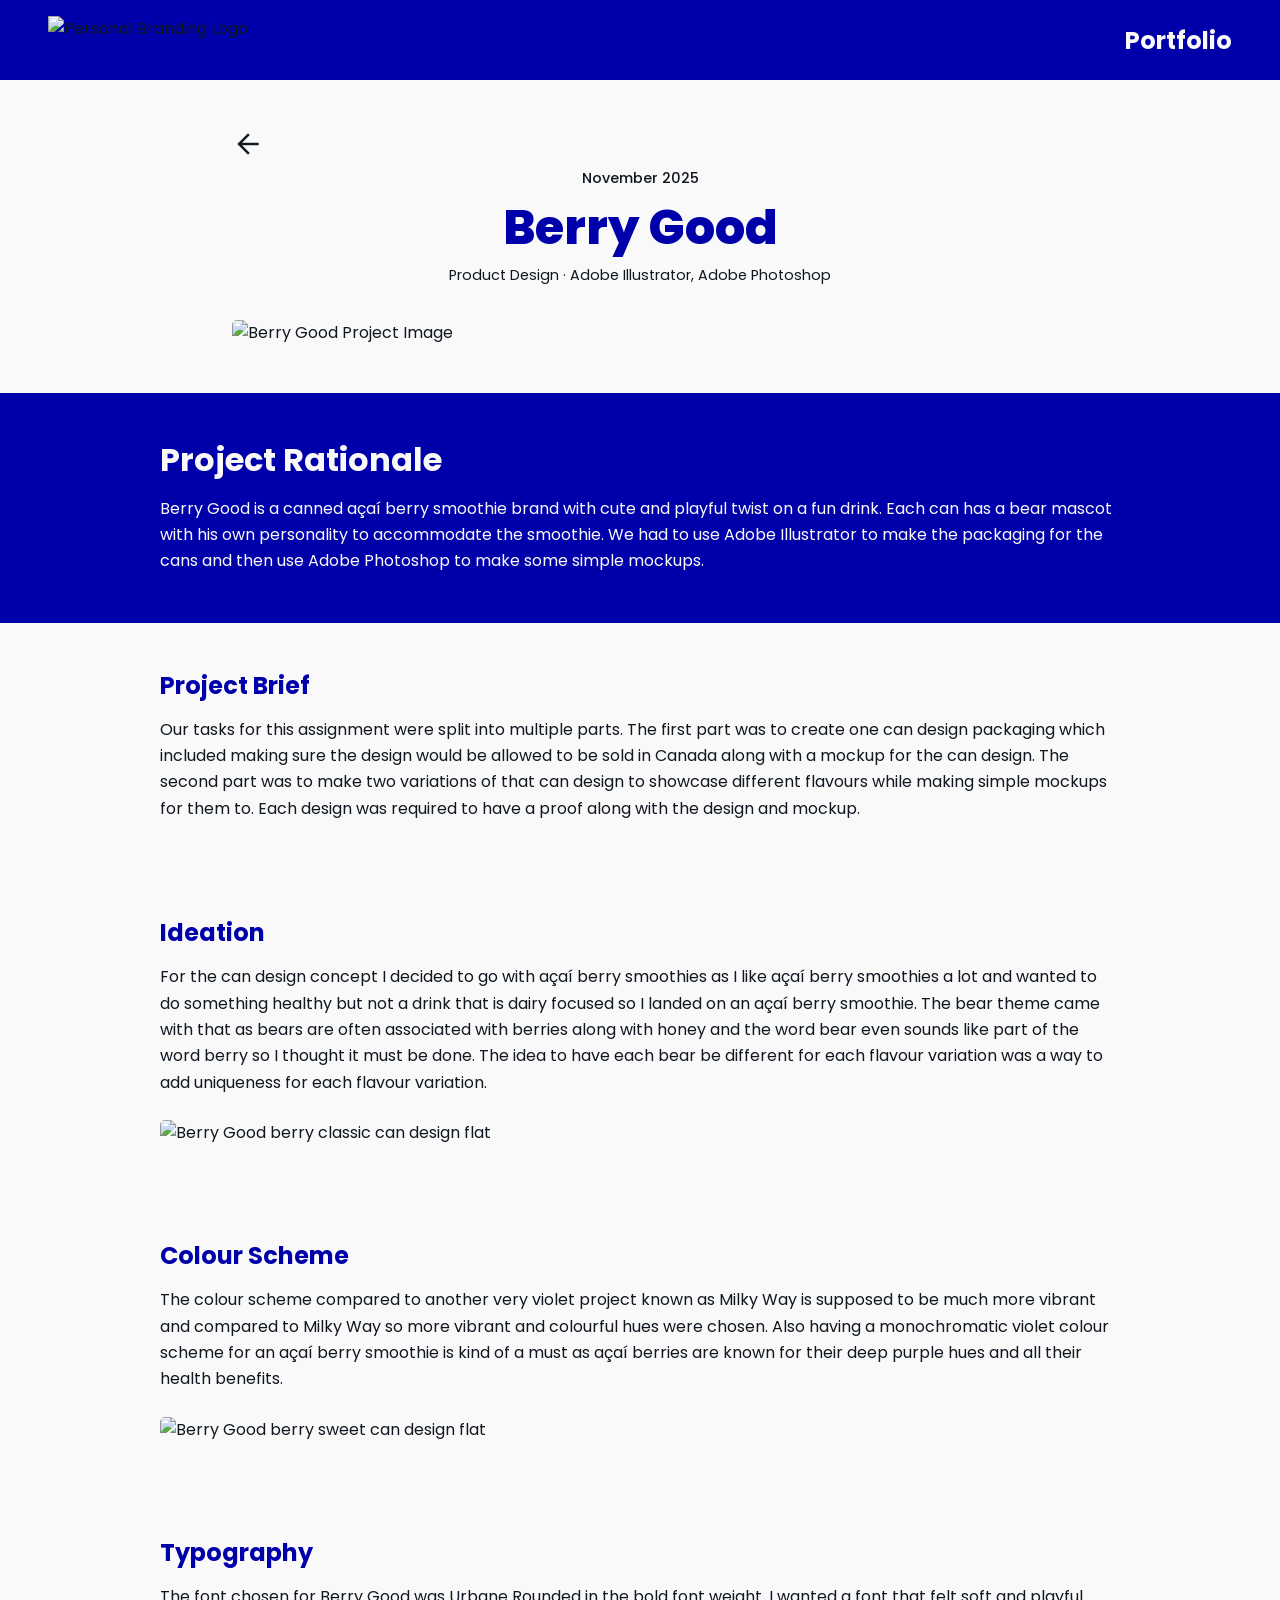
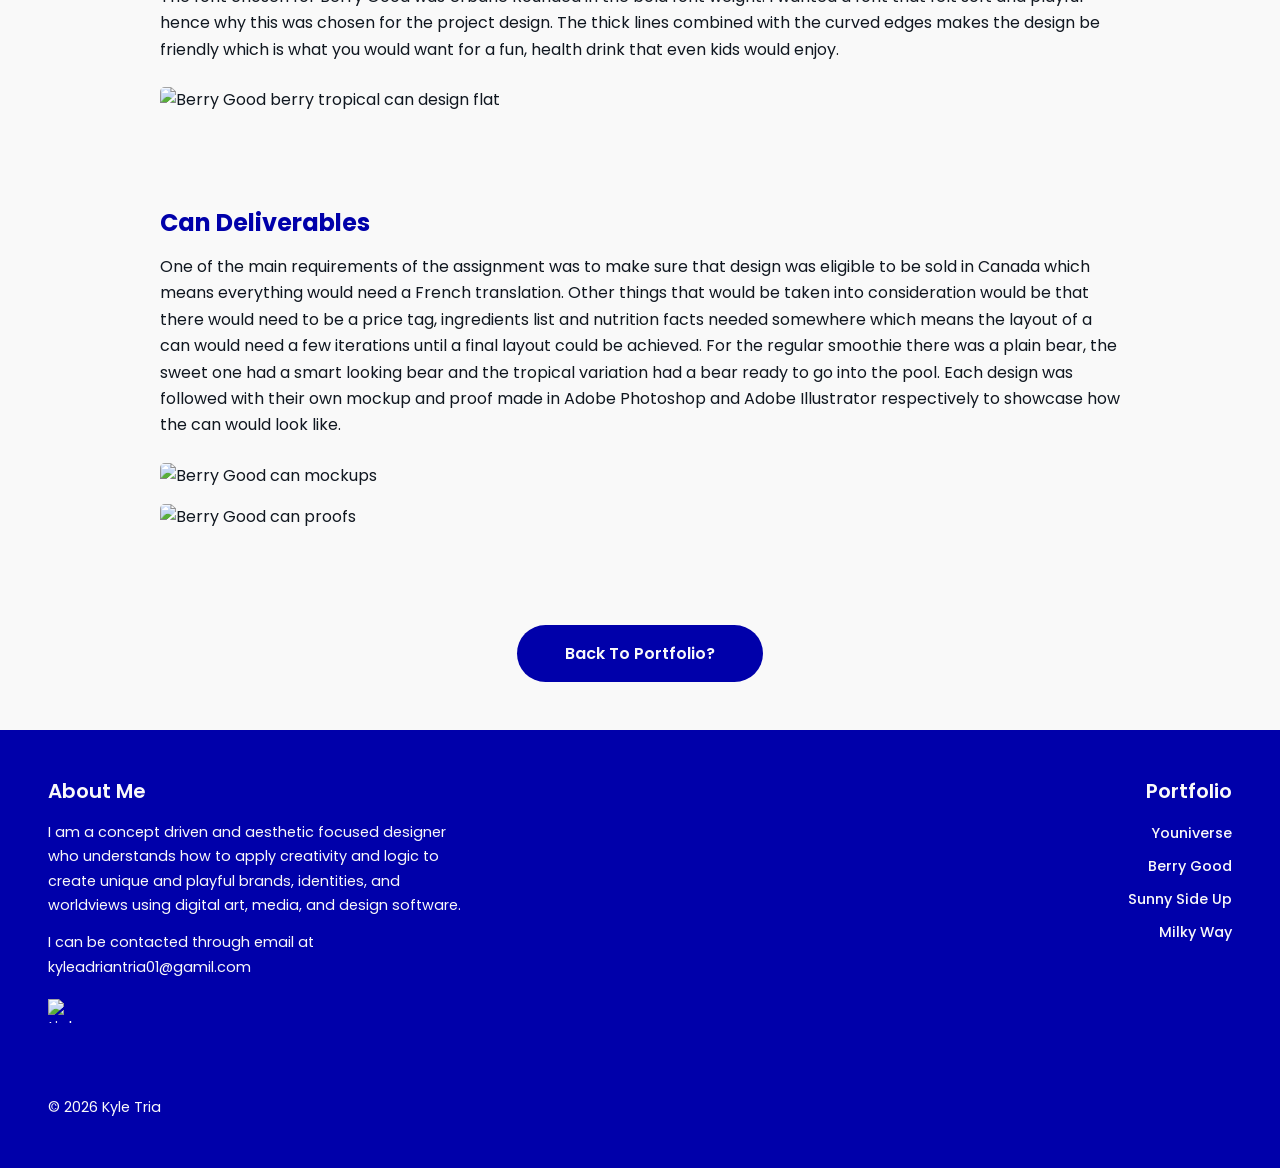
==== commit 4878f291: "change svg to img tag for logo" ====
--- a/berrygood.html
+++ b/berrygood.html
@@ -15,7 +15,7 @@
 
   <header class="header">
     <a href="index.html" class="header__logo" aria-label="Home">
-      <svg src="assets/Logo.svg" alt="Personal Branding Logo"></svg>
+      <img src="assets/Logo.svg" alt="Personal Branding Logo"></img>
     </a>
     <a href="portfolio.html" class="header__nav-link">Portfolio</a>
   </header>
--- a/styles/global.css
+++ b/styles/global.css
@@ -34,9 +34,9 @@
 }
 
 h1 {
-  font-size: 2.5rem;
+  font-size: 3rem;
   font-weight: 800;
-  line-height: 1.15;
+  line-height: 1.2;
 }
 
 h2 {
@@ -126,13 +126,13 @@
 }
 
 .footer__about p {
-  font-size: 0.875rem;
+  font-size: 0.9rem;
   line-height: 1.7;
-  max-width: 27.5rem;
+  max-width: 27rem;
 }
 
 .footer__about p + p {
-  margin-top: 0.75rem;
+  margin-top: 0.8rem;
 }
 
 .footer__linkedin {
@@ -171,7 +171,7 @@
 
 .footer__nav-list a {
   color: var(--background);
-  font-size: 0.875rem;
+  font-size: 0.9rem;
   font-weight: 500;
   transition: opacity 0.2s;
 }
@@ -182,7 +182,7 @@
 
 .footer__copy {
   grid-column: 1 / -1;
-  font-size: 0.875rem;
+  font-size: 0.9rem;
   padding-top: 1.5rem;
 }
 
@@ -207,15 +207,15 @@
 }
 
 .project-header {
-  padding: 2.5rem 3rem 0;
-  max-width: 56rem;
+  padding: 3rem 3rem 0;
+  max-width: 57rem;
   margin-left: auto;
   margin-right: auto;
   width: 100%;
 }
 
 .project-header__meta {
-  font-size: 0.875rem;
+  font-size: 0.9rem;
   font-weight: 500;
   margin-bottom: 0.5rem;
   text-align: center;
@@ -229,14 +229,14 @@
 
 .project-header__subtitle {
   text-align: center;
-  font-size: 0.875rem;
+  font-size: 0.9rem;
   font-weight: 400;
   margin-bottom: 2rem;
 }
 
 .project-hero {
   padding: 0 3rem 3rem;
-  max-width: 56rem;
+  max-width: 57rem;
   margin-left: auto;
   margin-right: auto;
   width: 100%;
@@ -244,13 +244,13 @@
 
 .project-hero__img {
   width: 100%;
-  max-height: 32.5rem;
+  max-height: 33rem;
   object-fit: cover;
-  border-radius: 0.25rem;
+  border-radius: 0.3rem;
 }
 
 .project-section {
-  padding: 2.5rem 3rem;
+  padding: 3rem 3rem;
 }
 
 .project-section--blue {
@@ -281,7 +281,7 @@
 .project-section__img {
   width: 100%;
   margin-top: 1.5rem;
-  border-radius: 0.25rem;
+  border-radius: 0.3rem;
 }
 
 .project-footer-cta {
@@ -299,7 +299,7 @@
   font-family: var(--font);
   font-size: 1rem;
   font-weight: 600;
-  padding: 1rem 2.5rem;
+  padding: 1rem 3rem;
   border-radius: 3rem;
   border: none;
   cursor: pointer;
@@ -319,7 +319,7 @@
   }
 
   .footer {
-    padding: 2.5rem 2rem;
+    padding: 3rem 2rem;
   }
 
   h1 {
@@ -339,7 +339,7 @@
   }
 
   .project-hero {
-    padding: 0 2rem 2.5rem;
+    padding: 0 2rem 3rem;
   }
 
   .project-section {
@@ -347,18 +347,18 @@
   }
 
   .project-footer-cta {
-    padding: 2.5rem 2rem;
+    padding: 3rem 2rem;
   }
 }
 
 /* mobile */
 @media (max-width: 560px) {
   .header {
-    padding: 0.75rem 1.25rem;
+    padding: 0.8rem 1.25rem;
   }
 
   .header__logo img {
-    height: 2.25rem;
+    height: 3rem;
   }
 
   .footer {
--- a/styles/berrygood.css
+++ b/styles/berrygood.css
@@ -1,20 +1,20 @@
 .berrygood__second-img {
   width: 100%;
   margin-top: 1rem;
-  border-radius: 0.25rem;
+  border-radius: 0.3rem;
 }
 
 
 /* tablet */
 @media (max-width: 900px) {
   .berrygood__second-img {
-    margin-top: 0.75rem;
+    margin-top: 0.8rem;
   }
 }
 
 /* mobile */
 @media (max-width: 560px) {
   .berrygood__second-img {
-    margin-top: 0.625rem;
+    margin-top: 0.7rem;
   }
 }
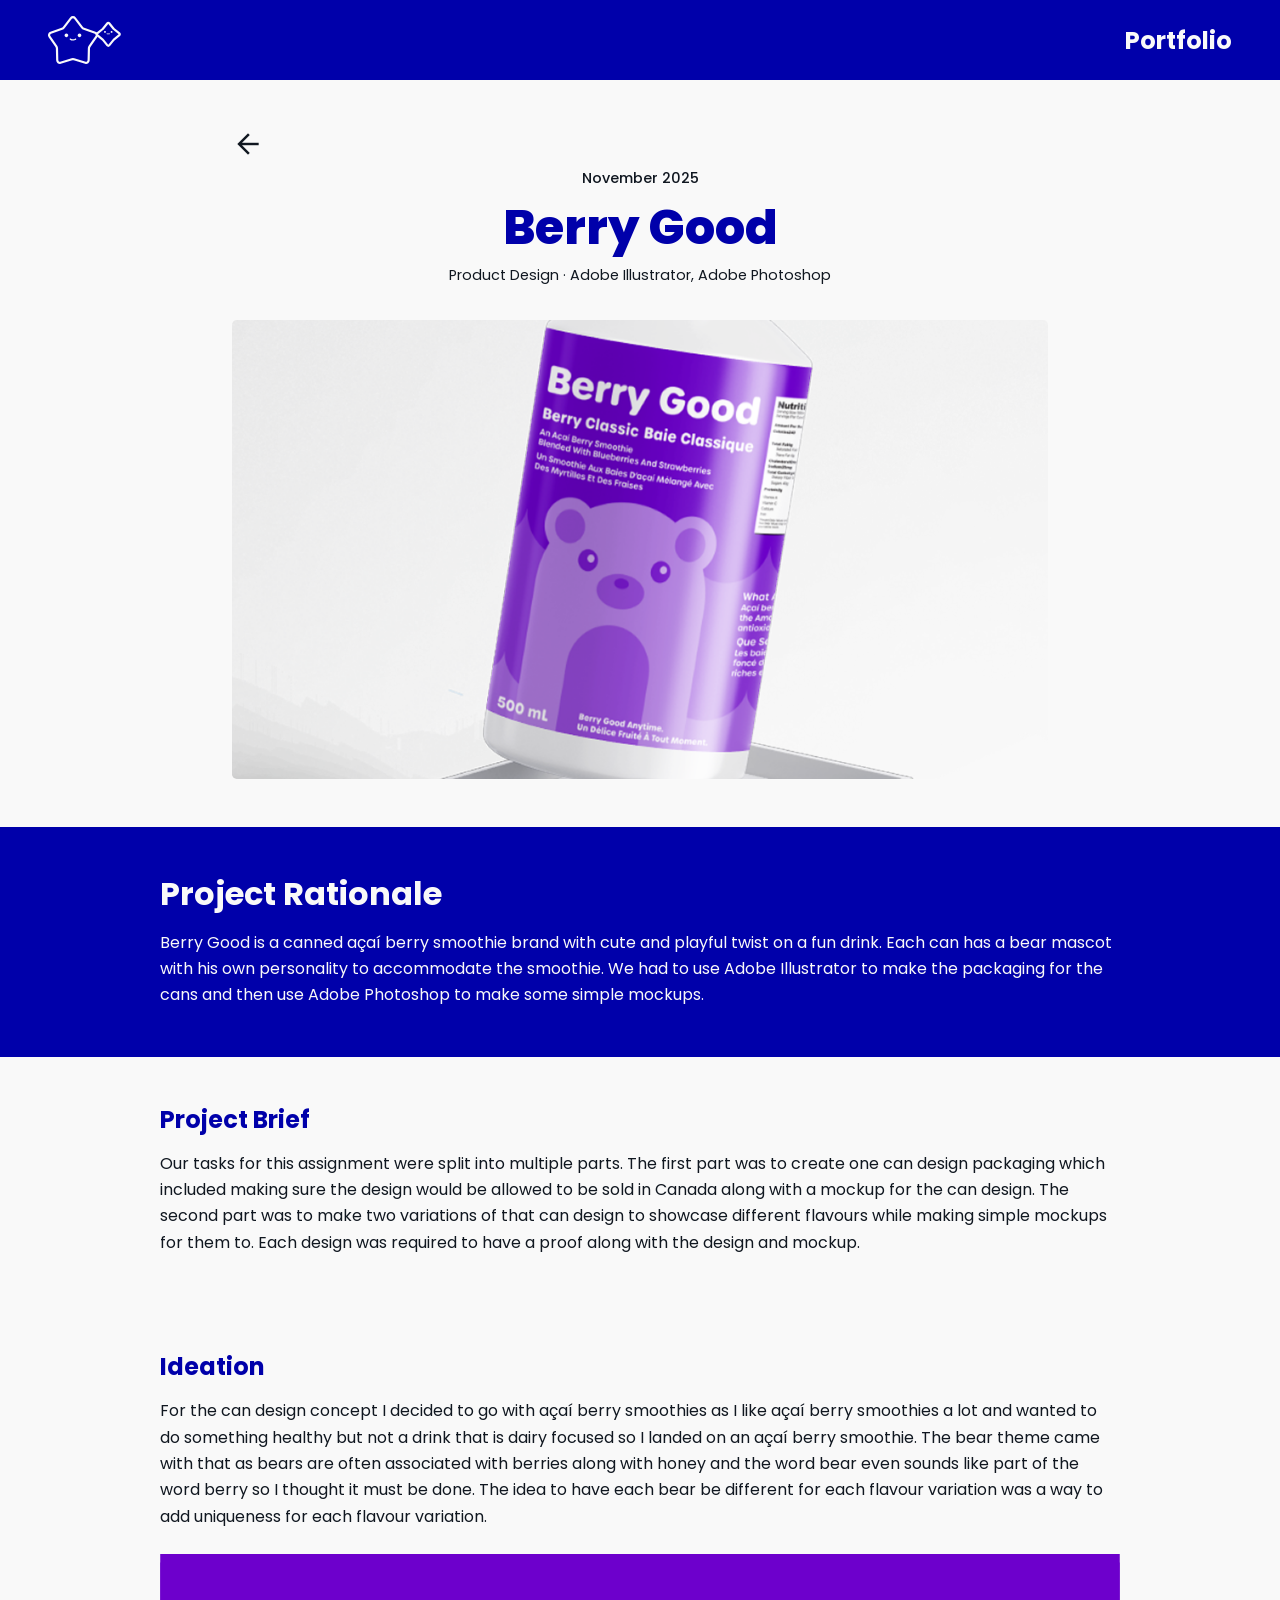
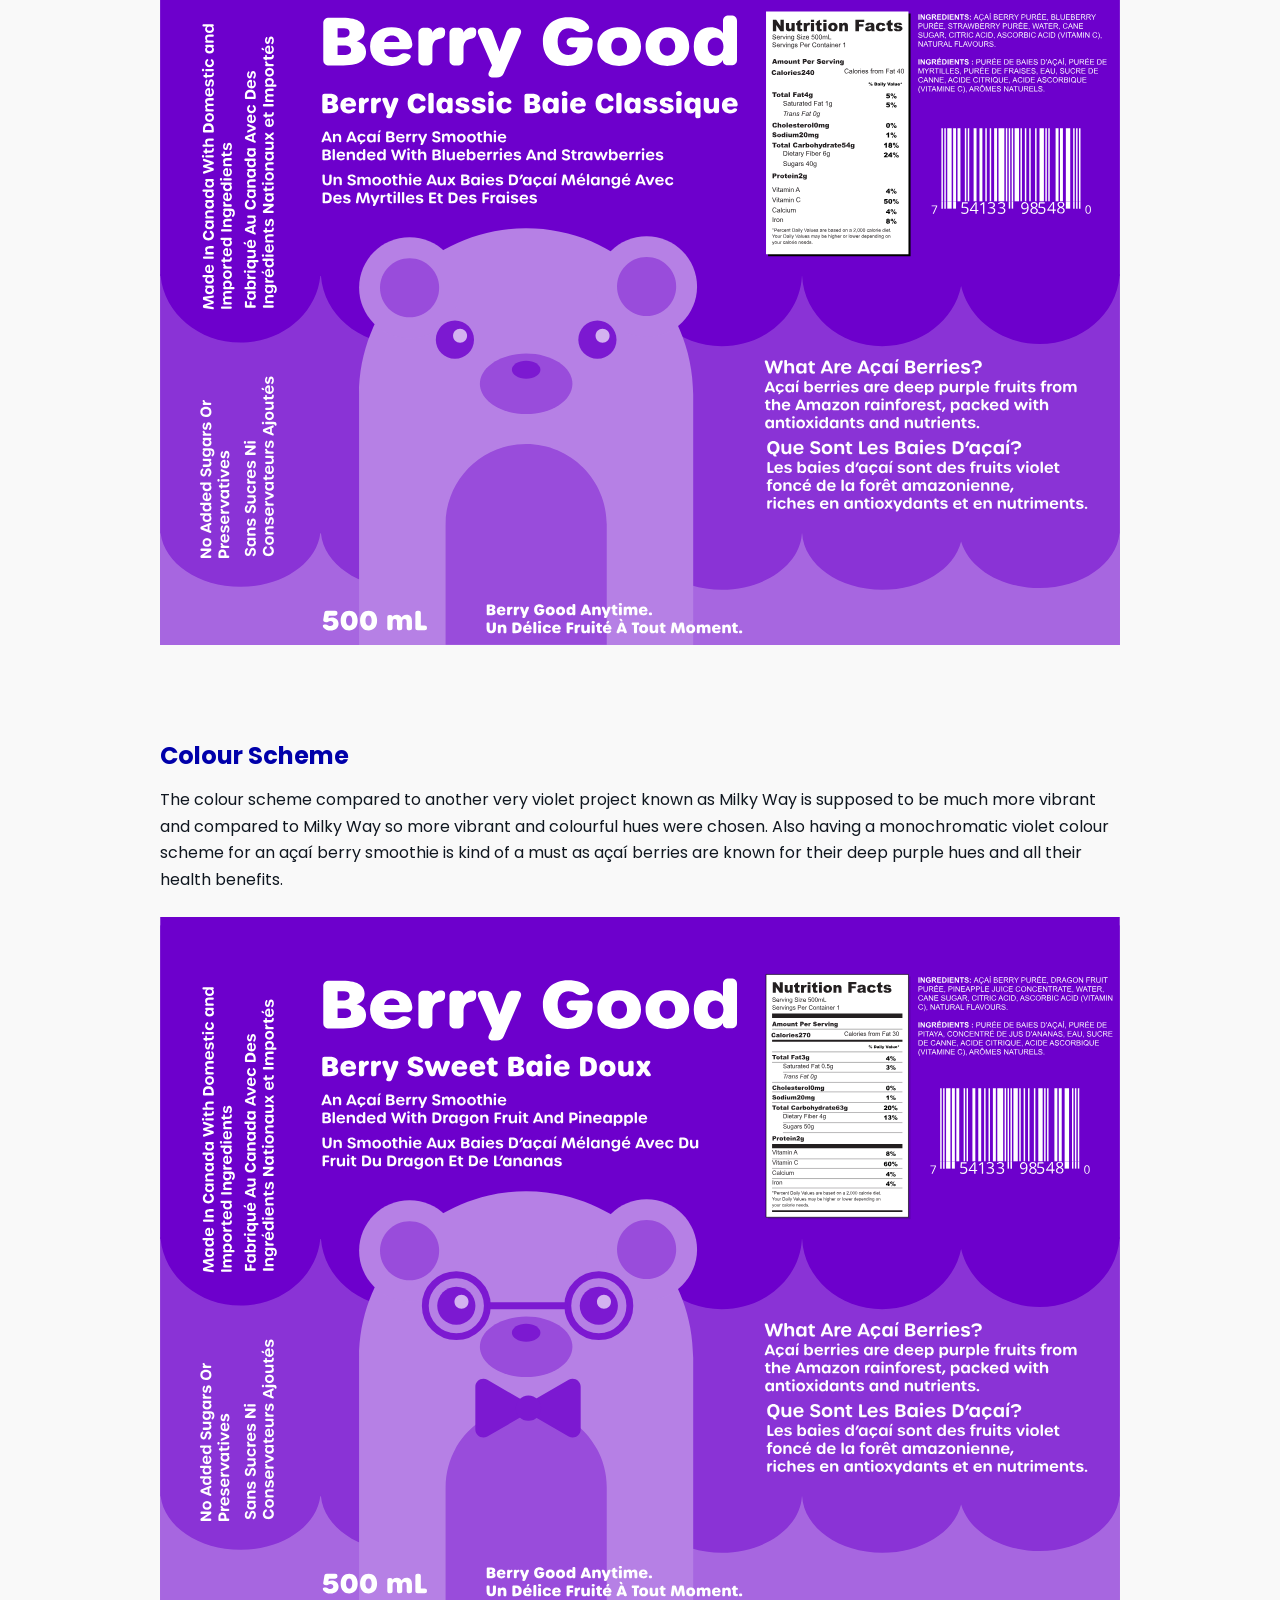
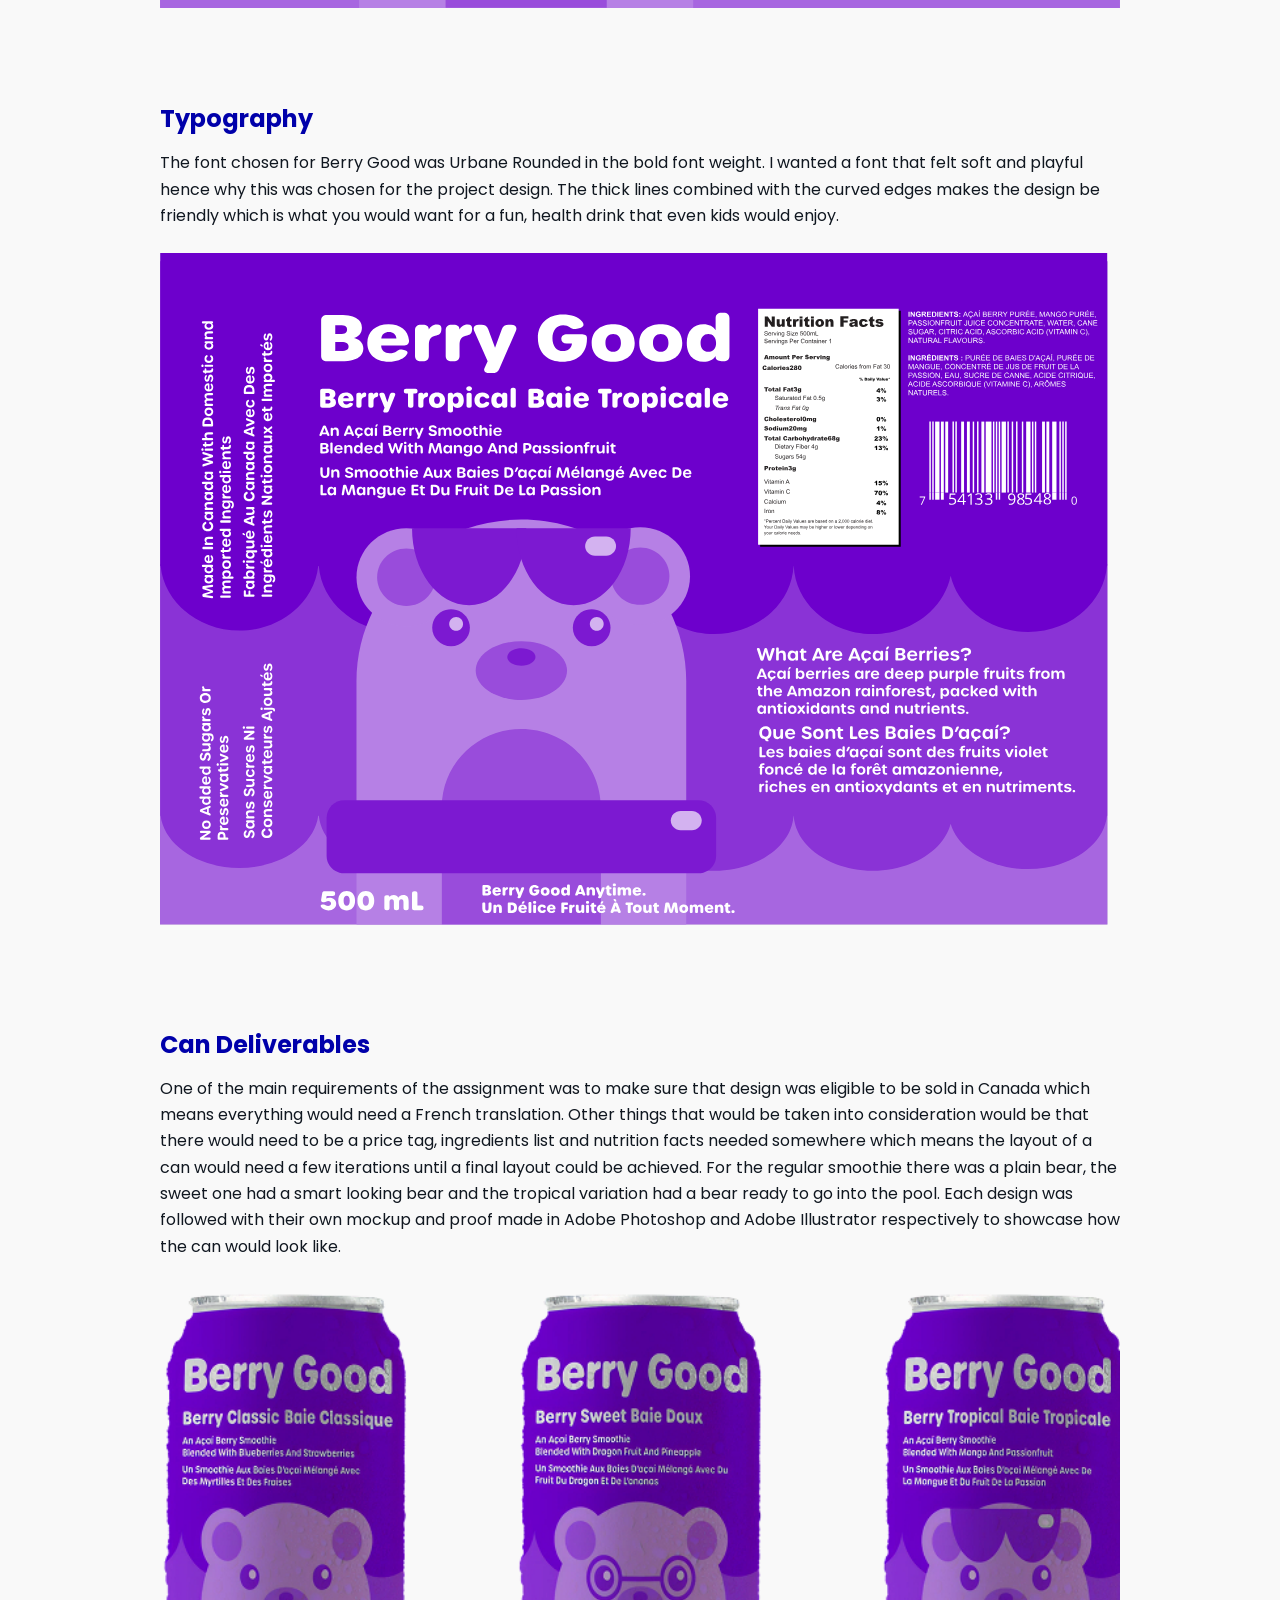
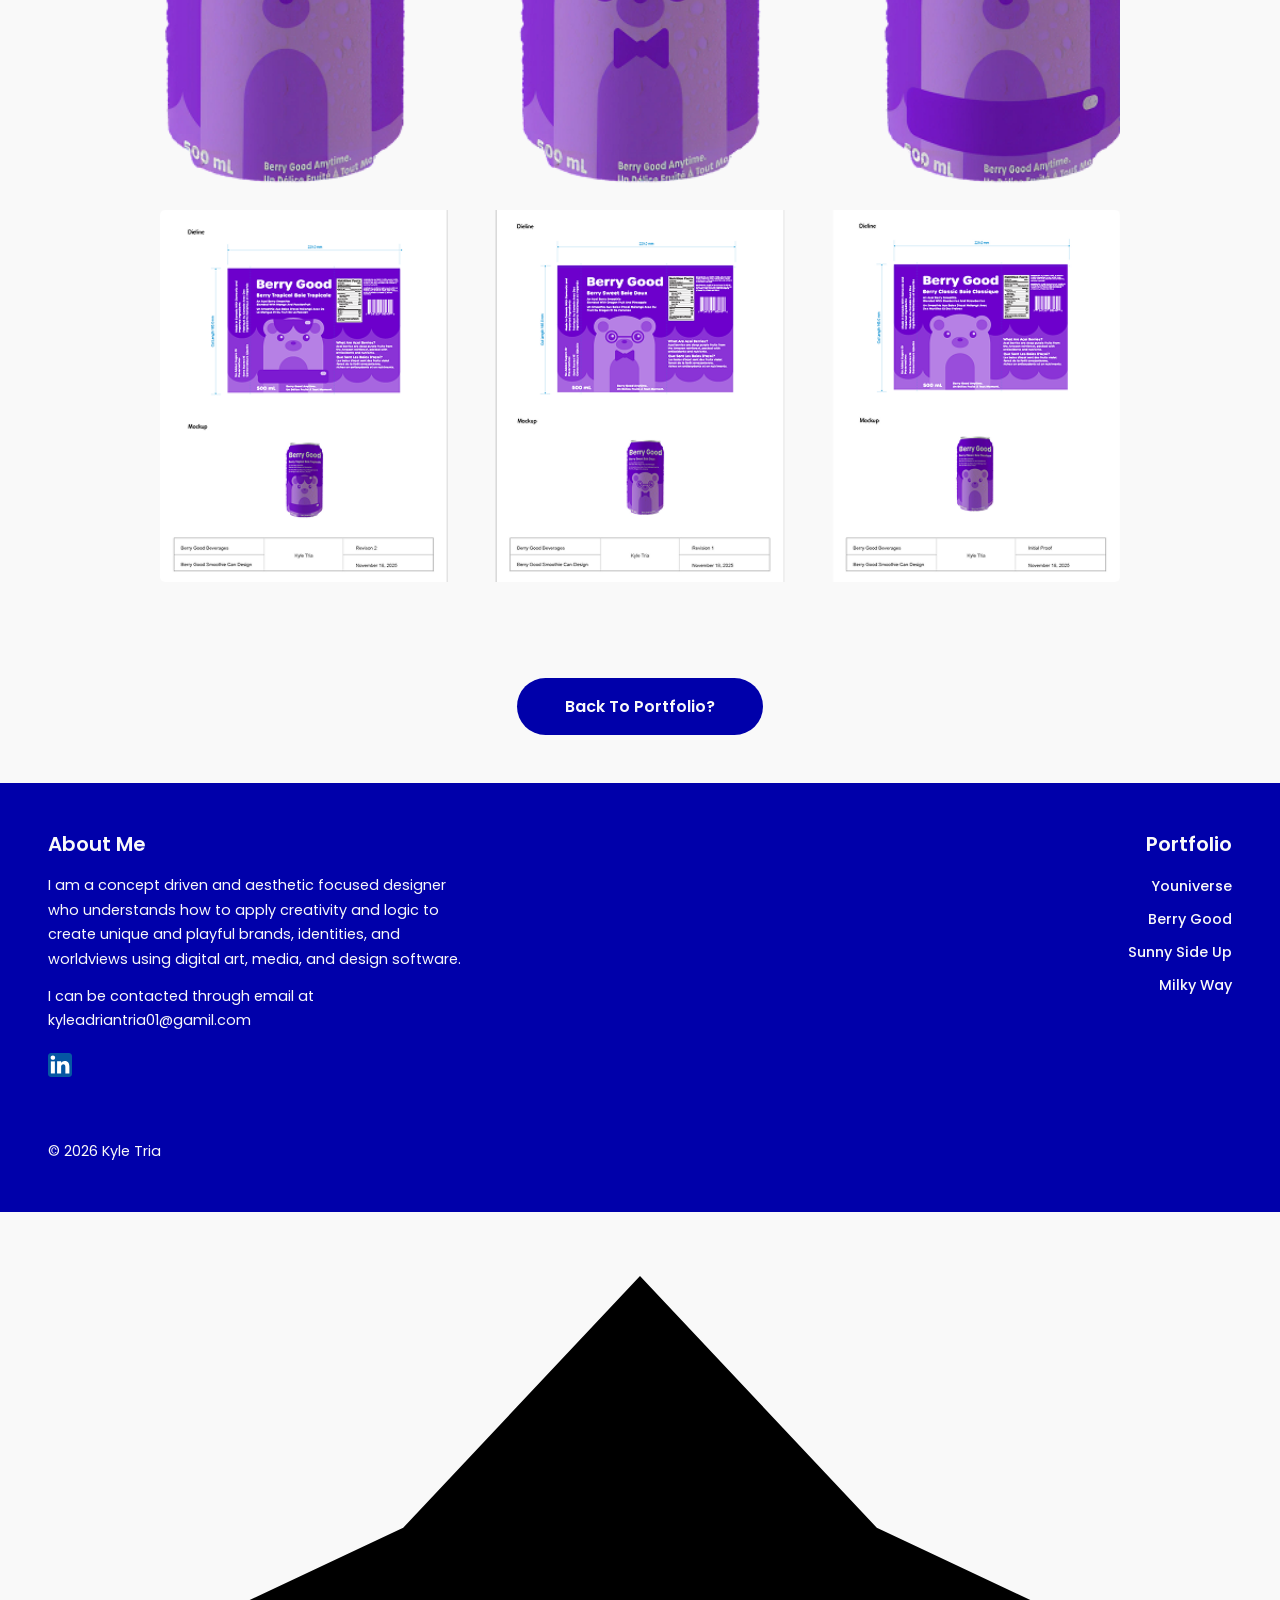
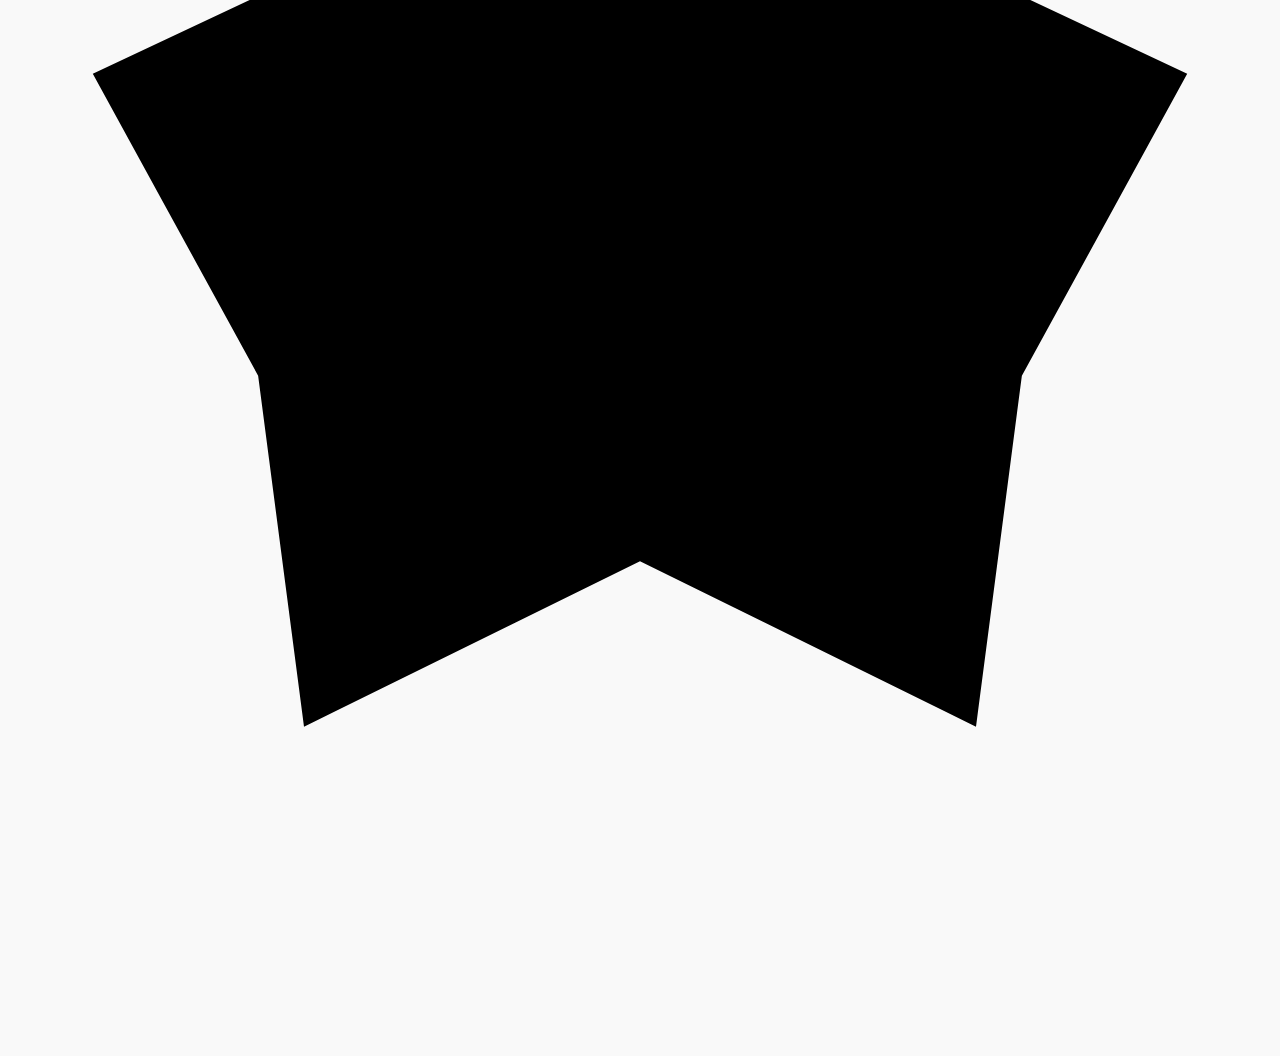
==== commit b47f2a7b: "add respective scripts to files" ====
--- a/berrygood.html
+++ b/berrygood.html
@@ -10,6 +10,7 @@
   <link rel="icon" type="image/png" sizes="32x32" href="/favicon-32x32.png">
   <link rel="icon" type="image/png" sizes="16x16" href="/favicon-16x16.png">
   <link rel="manifest" href="/site.webmanifest">
+  <script src="https://cdnjs.cloudflare.com/ajax/libs/gsap/3.12.5/gsap.min.js"></script>
 </head>
 <body>
 
@@ -128,5 +129,23 @@
 
   </footer>
 
+  <script src="cursor.js"></script>
+
+  <script>
+    function typeElement(element, delay = 0) {
+      const text = element.textContent;
+      element.textContent = "";
+      text.split("").forEach((char, i) => {
+        const span = document.createElement("span");
+        span.textContent = char;
+        span.style.opacity = 0;
+        element.appendChild(span);
+        gsap.to(span, { opacity: 1, duration: 0, delay: delay + i * 0.05 });
+      });
+    }
+
+    typeElement(document.querySelector(".project-header__title"));
+  </script>
+
 </body>
 </html>
--- a/styles/global.css
+++ b/styles/global.css
@@ -227,6 +227,12 @@
   margin-bottom: 0.5rem;
 }
 
+.project-header__title-alternate {
+  text-align: center;
+  color: var(--text);
+  margin-bottom: 0.5rem;
+}
+
 .project-header__subtitle {
   text-align: center;
   font-size: 0.9rem;
@@ -281,7 +287,6 @@
 .project-section__img {
   width: 100%;
   margin-top: 1.5rem;
-  border-radius: 0.3rem;
 }
 
 .project-footer-cta {
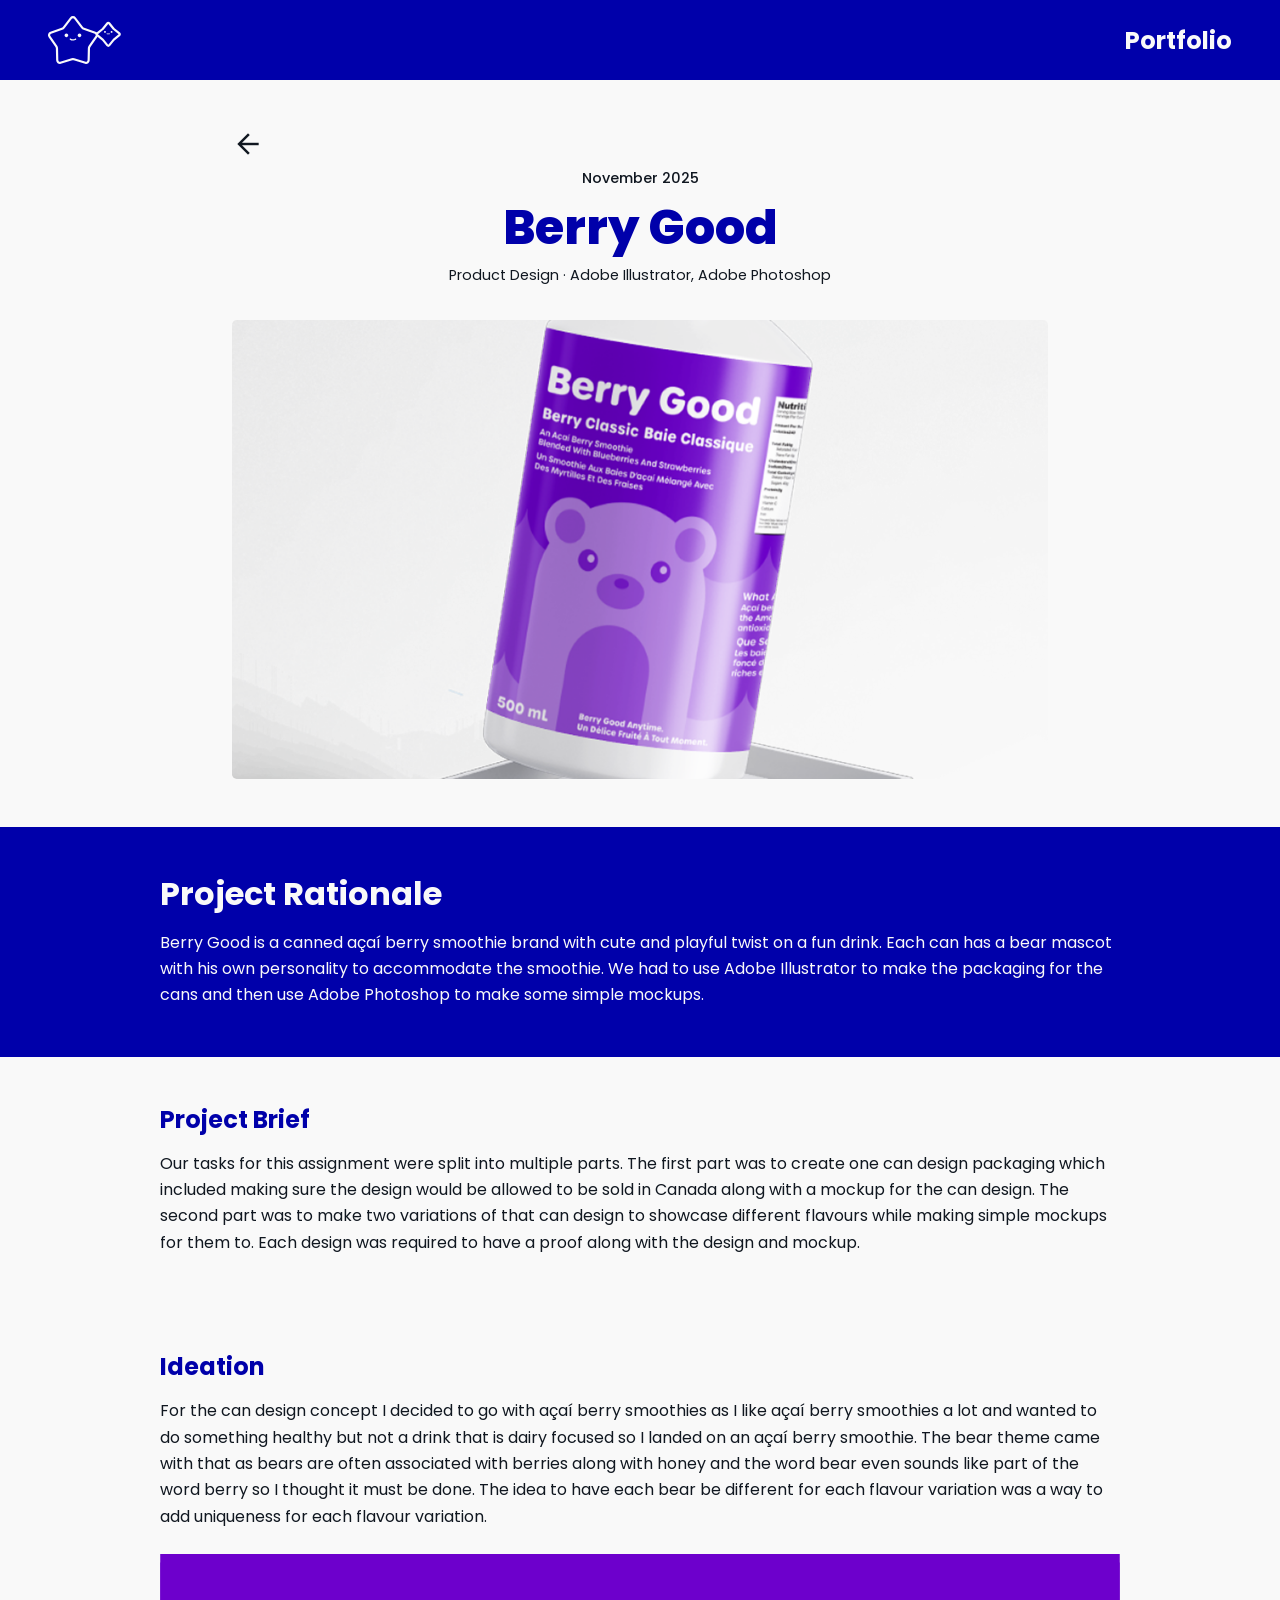
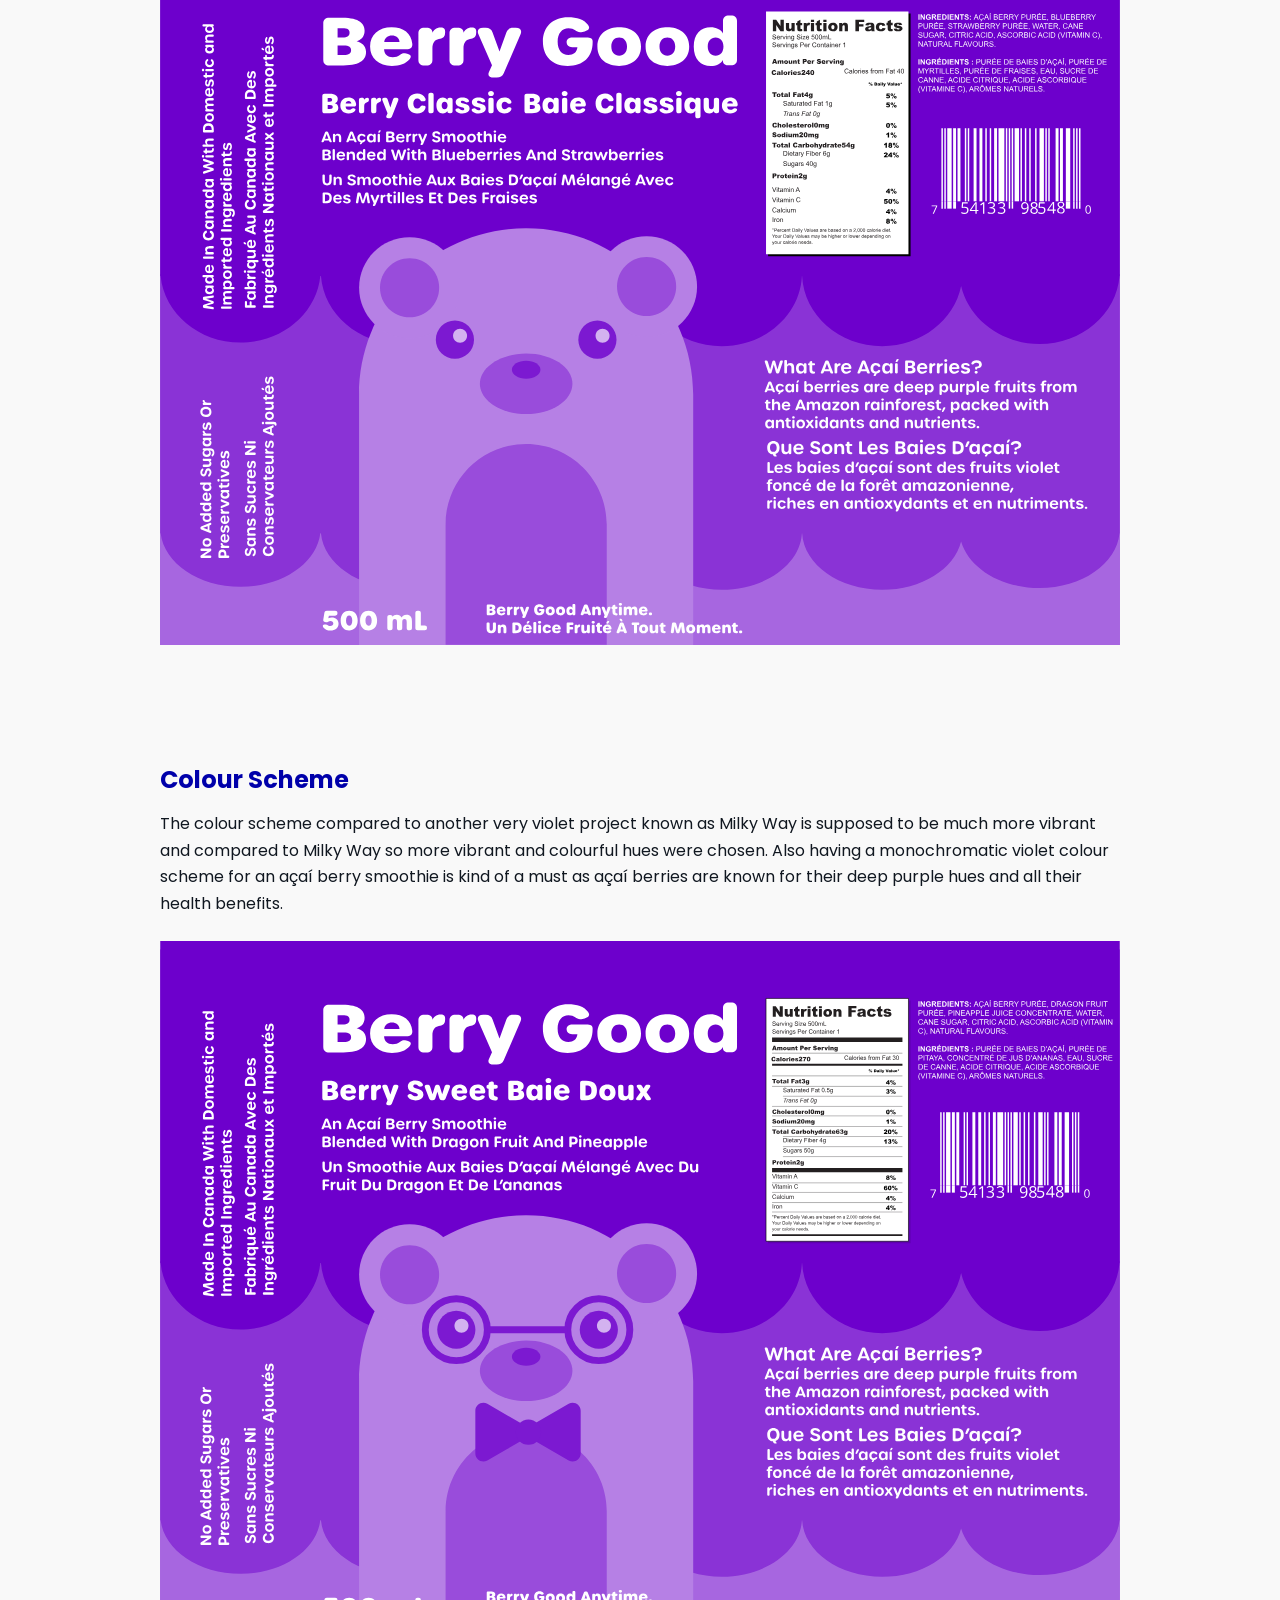
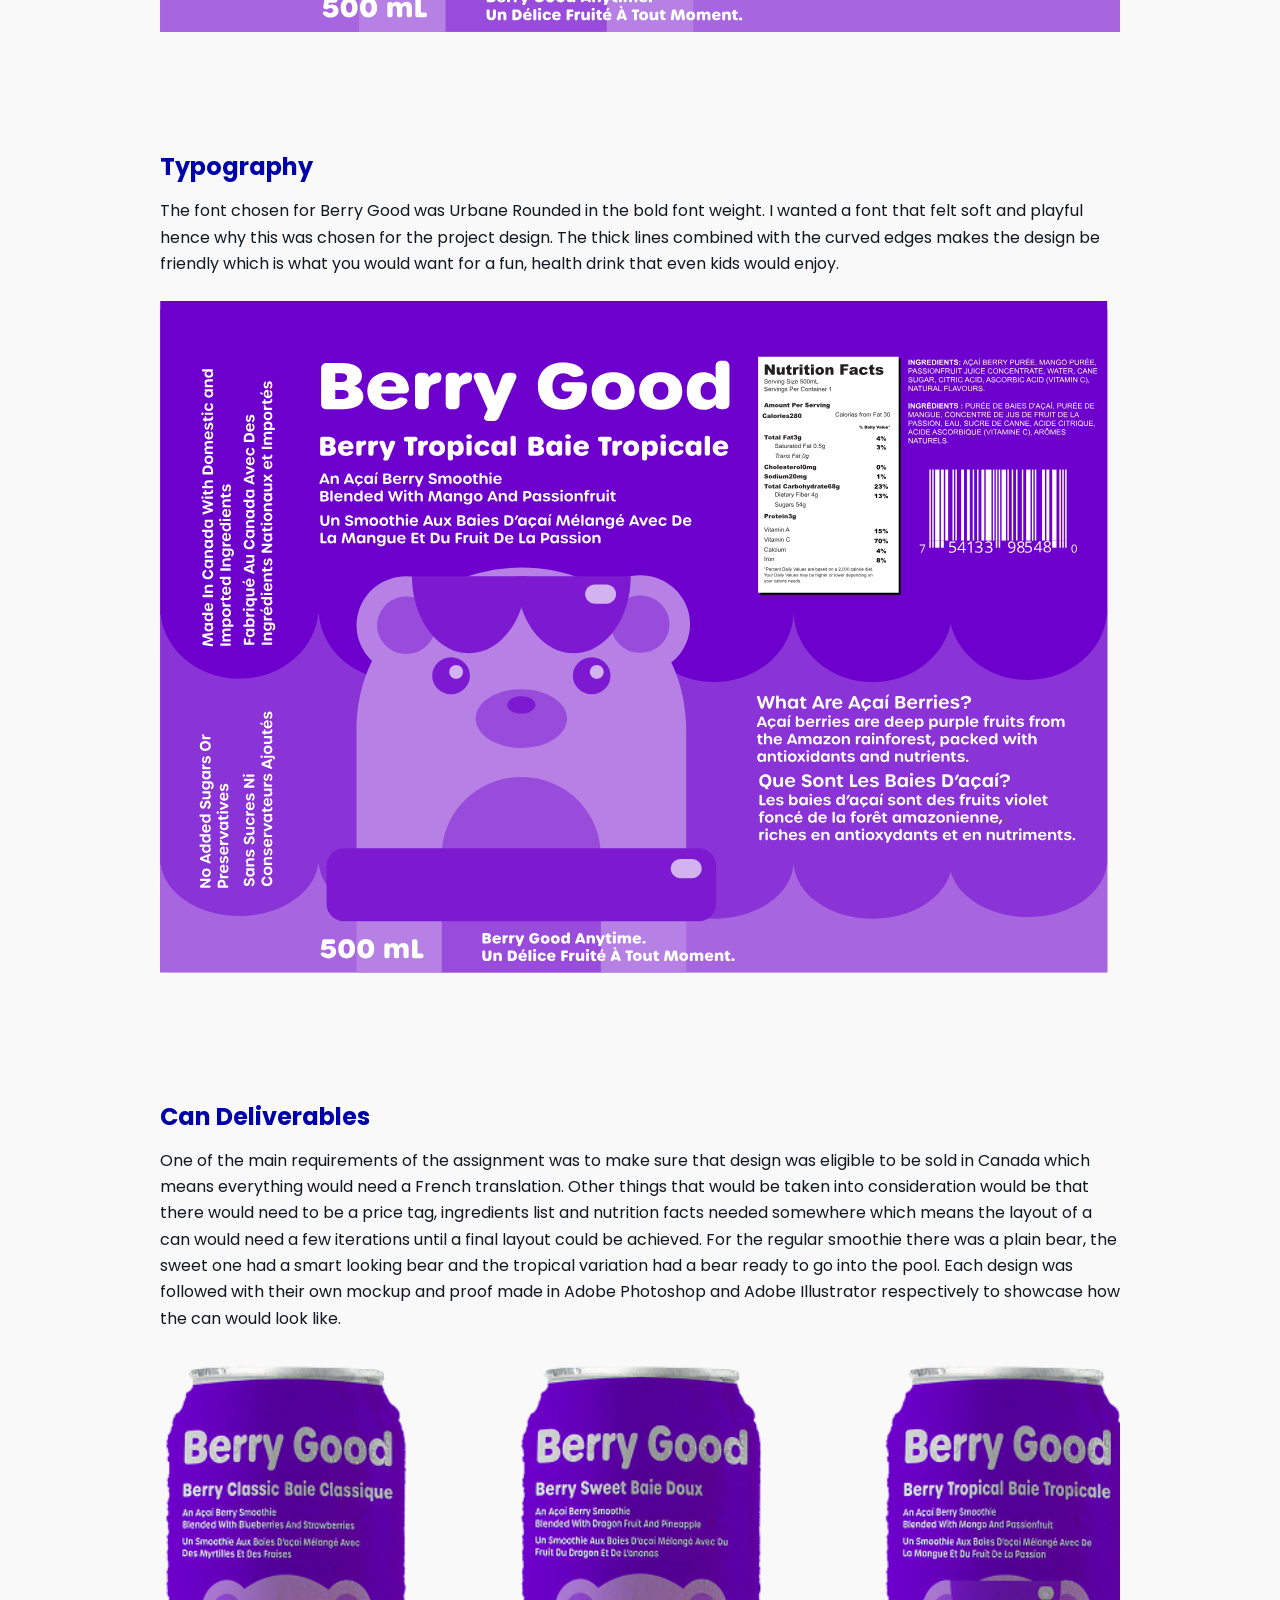
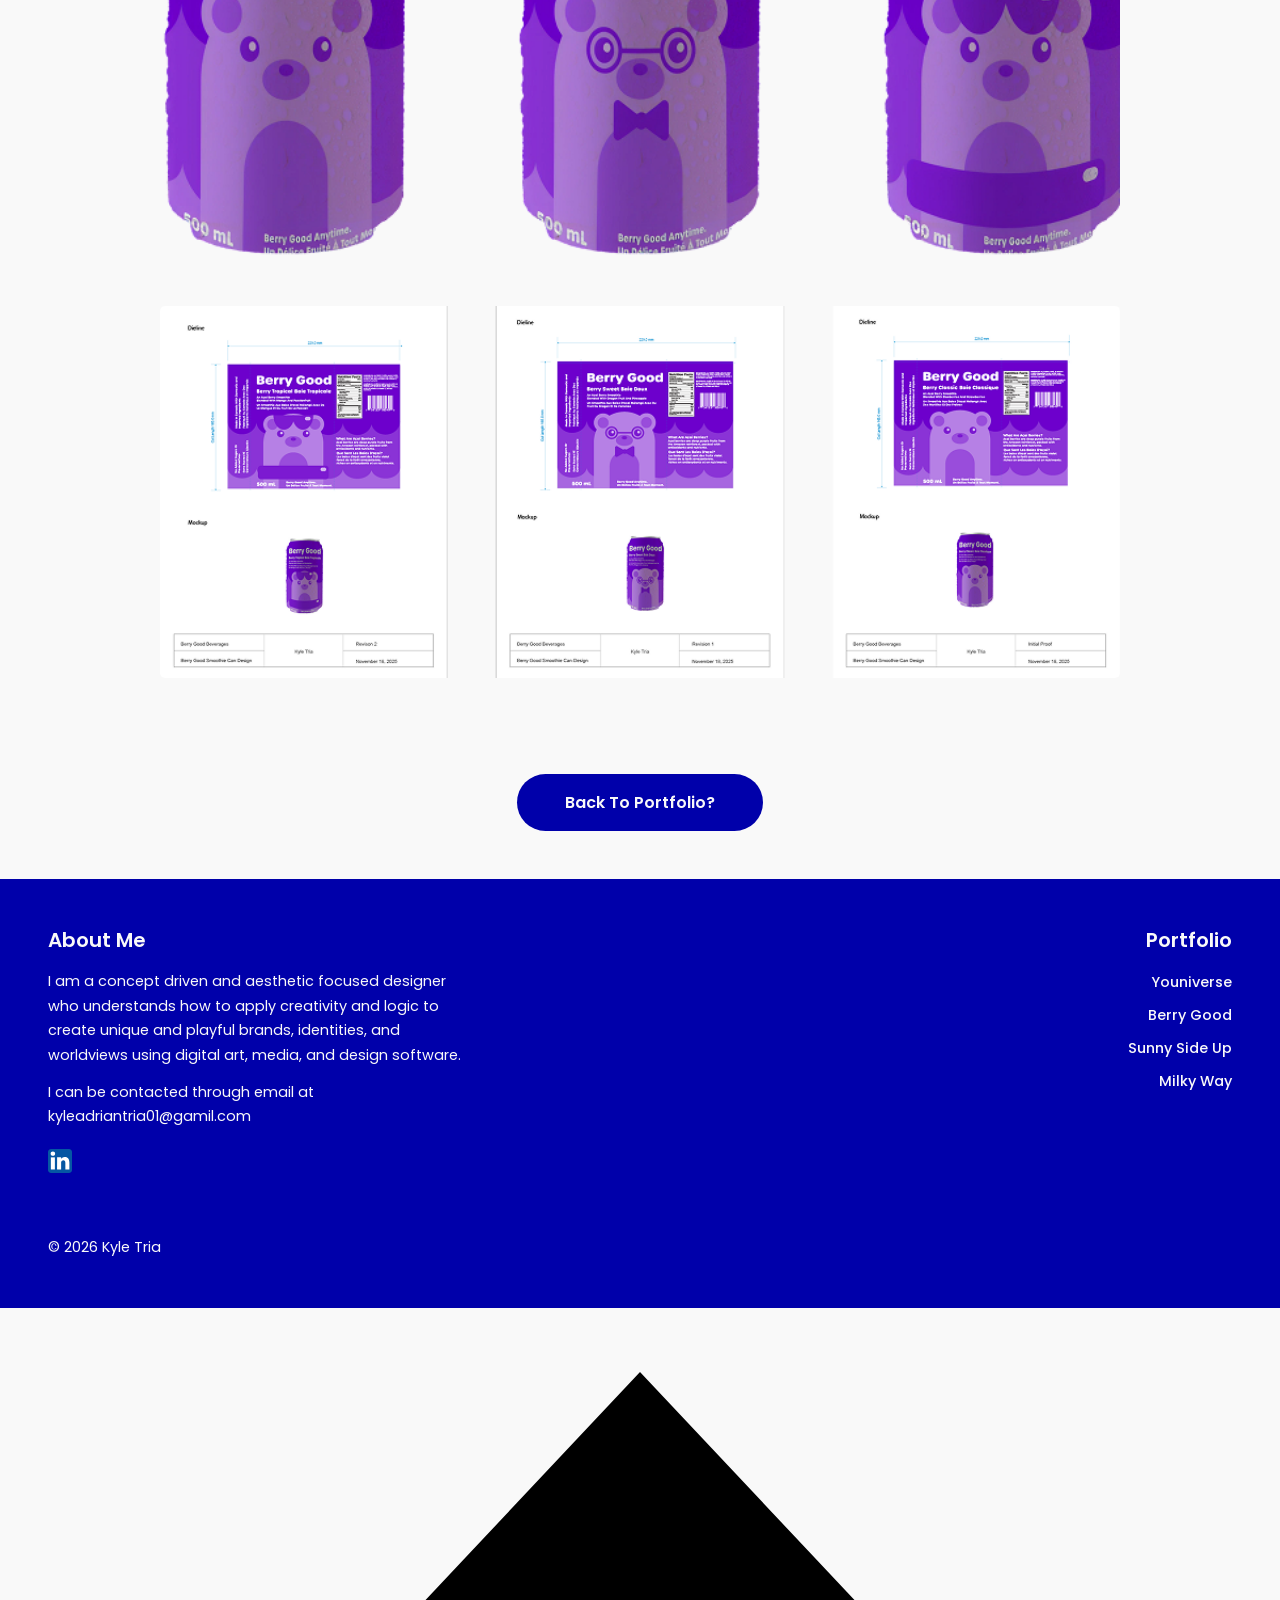
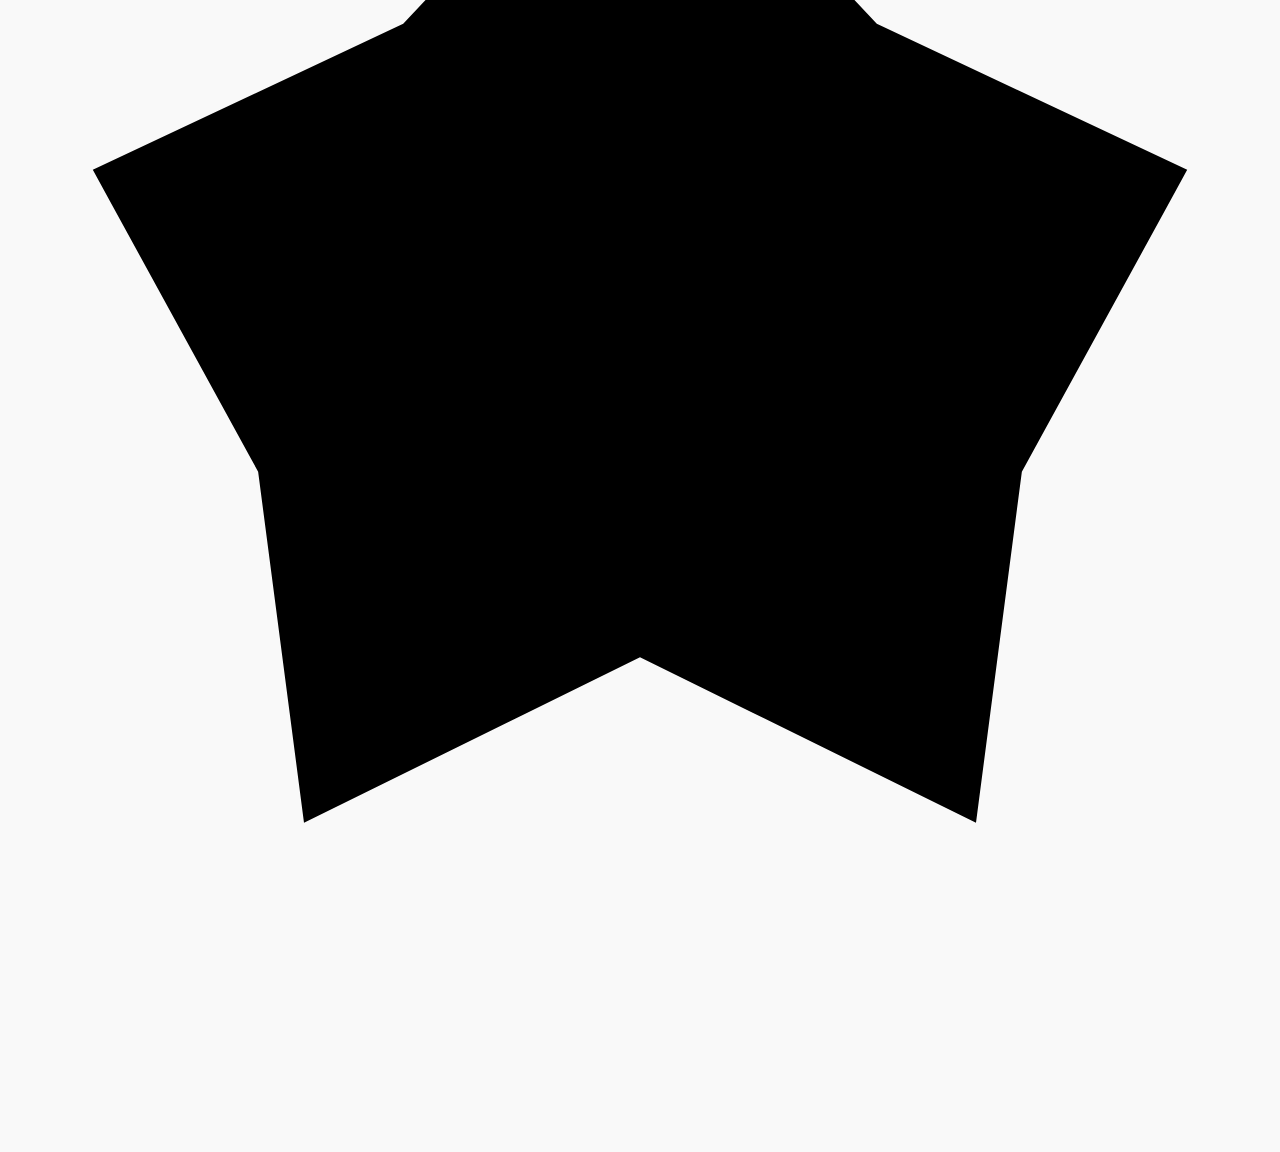
==== commit de37312b: "finish coding base website" ====
--- a/berrygood.html
+++ b/berrygood.html
@@ -96,9 +96,7 @@
     </section>
 
     <div class="project-footer-cta">
-      <button class="project-btn" onclick="window.location.href='portfolio.html'">
-        <a href="portfolio.html">Back To Portfolio?</a>
-      </button>
+        <a href="portfolio.html" class="project-btn">Back To Portfolio?</a>
     </div>
 
   </main>
@@ -123,7 +121,6 @@
         <li><a href="milkyway.html">Milky Way</a></li>
       </ul>
     </div>
-
     
     <p class="footer__copy">© 2026 Kyle Tria</p>
 
--- a/styles/global.css
+++ b/styles/global.css
@@ -191,7 +191,6 @@
   align-items: center;
   background: none;
   border: none;
-  cursor: pointer;
   font-family: var(--font);
   color: var(--text);
   padding: 0;
@@ -281,12 +280,15 @@
 }
 
 .project-section__body {
+  display: flex;
+  flex-direction: column;
   width: 100%;
 }
 
 .project-section__img {
   width: 100%;
   margin-top: 1.5rem;
+  margin-bottom: 1.5rem;
 }
 
 .project-footer-cta {
@@ -307,7 +309,6 @@
   padding: 1rem 3rem;
   border-radius: 3rem;
   border: none;
-  cursor: pointer;
   transition: opacity 0.2s;
   text-decoration: none;
 }
